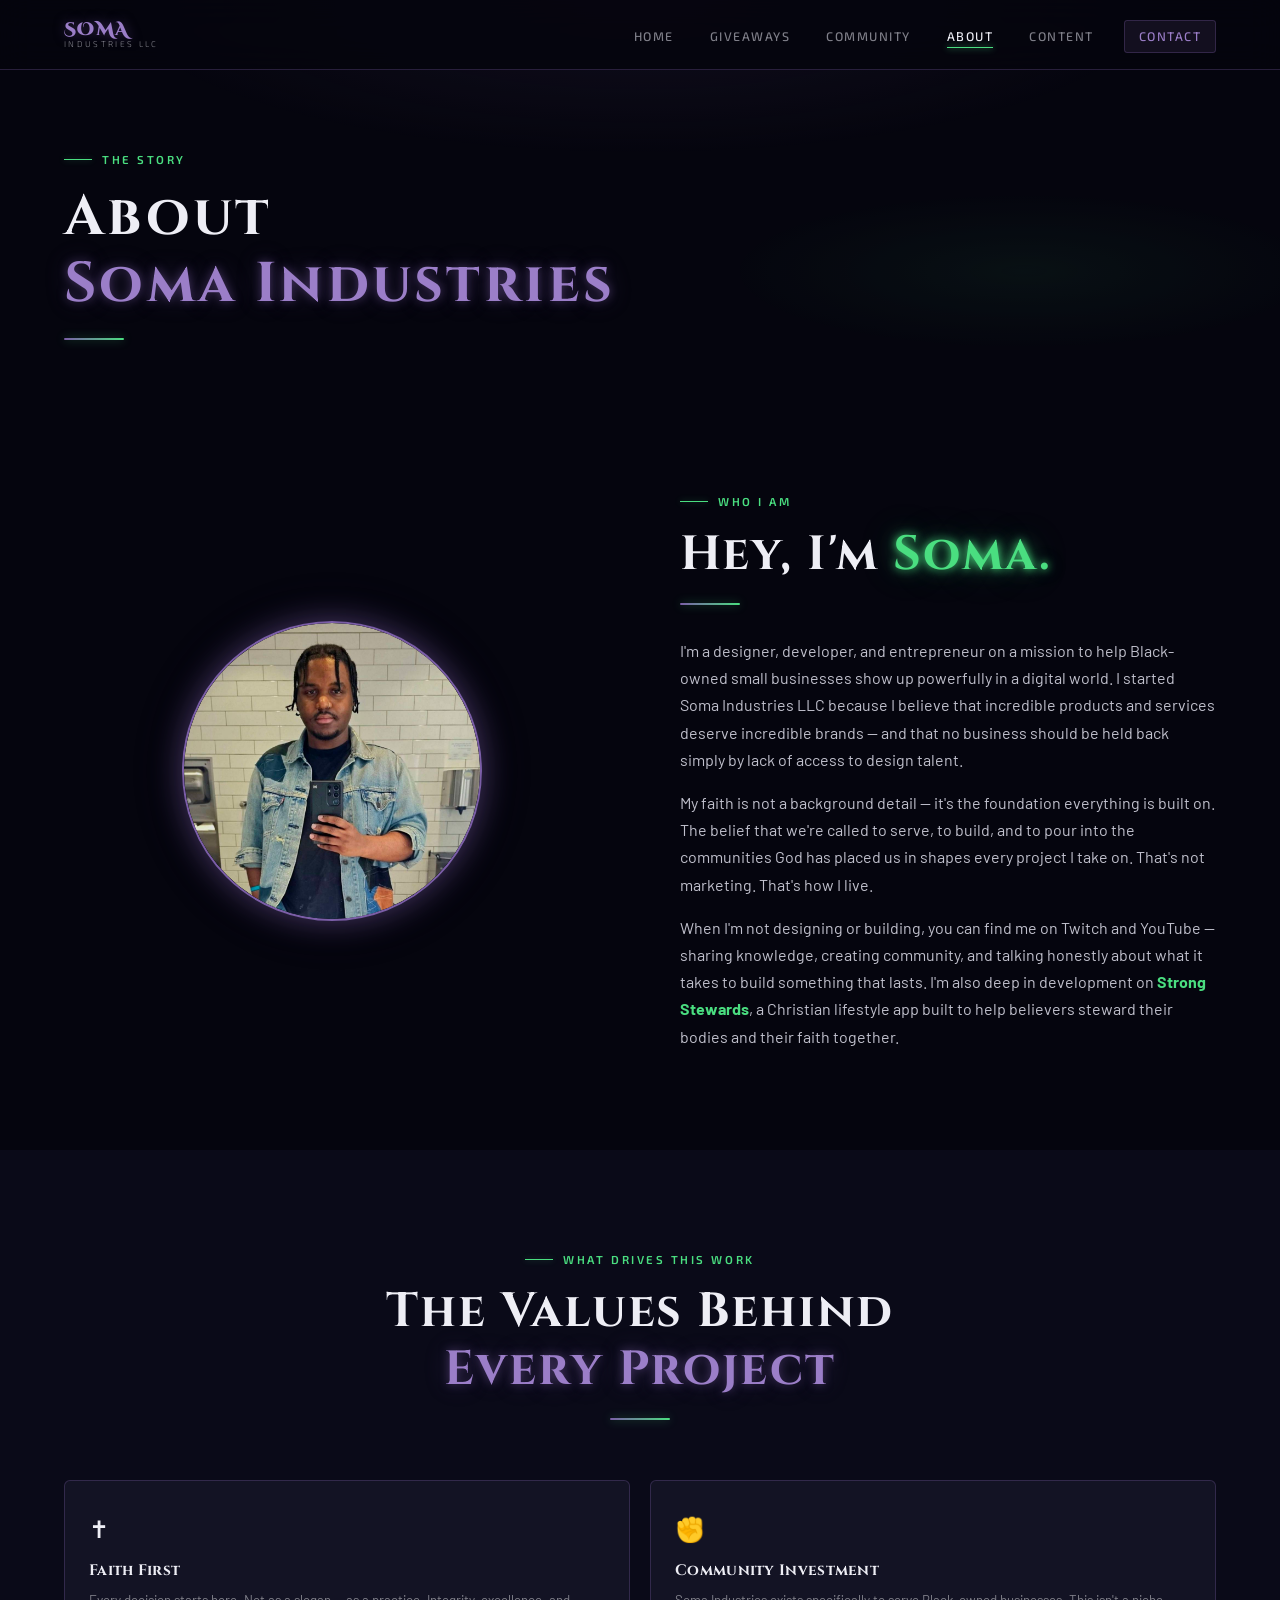
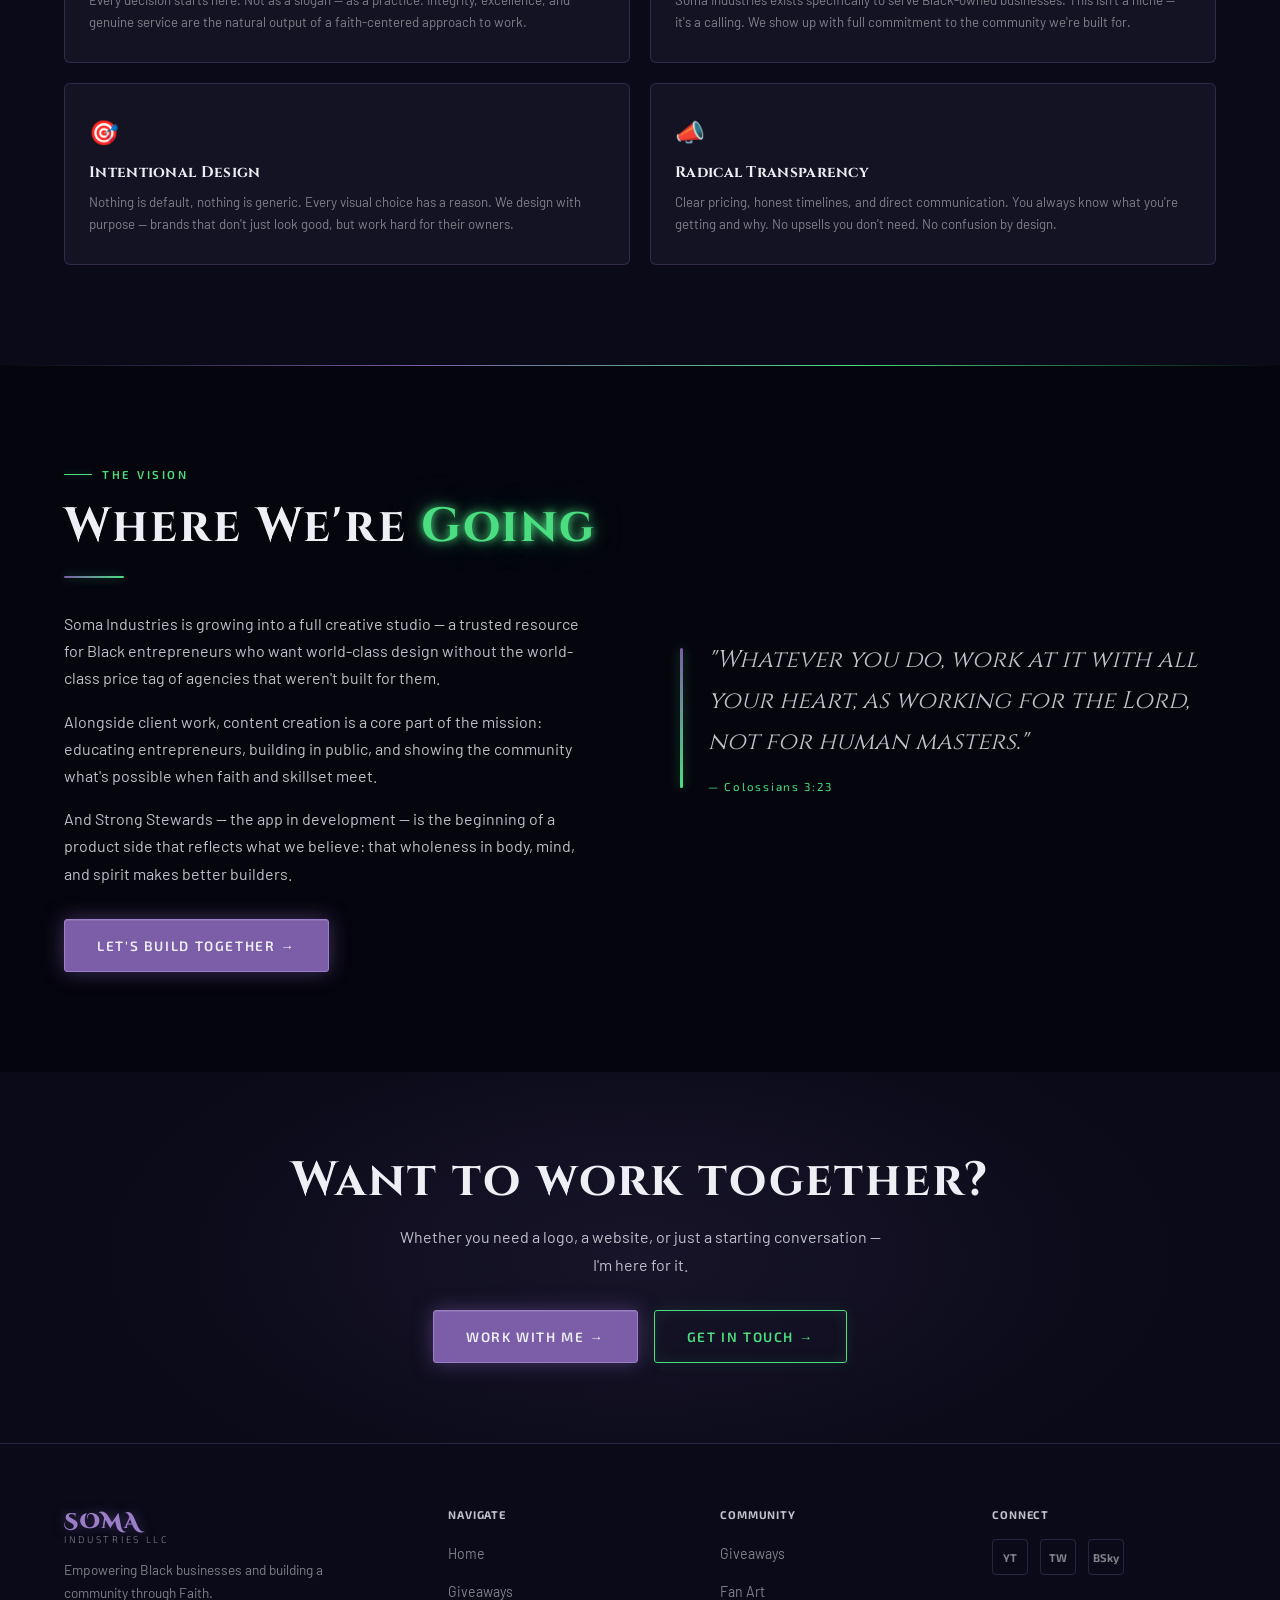
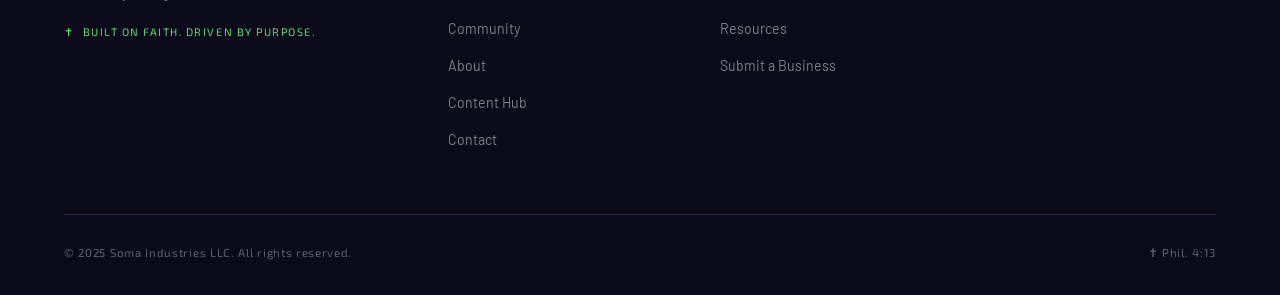
==== about.html @ a6e8dc8e "Initial commit - Soma Industries site" ====
<!DOCTYPE html>
<html lang="en">
<head>
  <meta charset="UTF-8" />
  <meta name="viewport" content="width=device-width, initial-scale=1.0" />
  <title>About — Soma Industries LLC</title>
  <meta name="description" content="Meet Soma — the founder of Soma Industries LLC, a faith-driven designer and developer empowering Black small businesses." />
  <link rel="stylesheet" href="styles.css" />
</head>
<body>

  <nav class="site-nav" id="nav">
    <div class="nav-inner">
      <a href="index.html" class="nav-logo">
        <span class="logo-soma">SOMA</span>
        <span class="logo-industries">Industries LLC</span>
      </a>
      <button class="nav-toggle" id="navToggle" aria-label="Toggle navigation">
        <span></span><span></span><span></span>
      </button>
      <ul class="nav-links" id="navLinks">
        <li><a href="index.html">Home</a></li>
        <li><a href="giveaways.html">Giveaways</a></li>
        <li><a href="community.html">Community</a></li>
        <li><a href="about.html">About</a></li>
        <li><a href="content.html">Content</a></li>
        <li><a href="contact.html" class="nav-cta">Contact</a></li>
      </ul>
    </div>
  </nav>

  <!-- Page Hero -->
  <section class="page-hero section-sm">
    <div class="hex-bg"></div>
    <div class="container page-hero-content">
      <span class="section-label">The Story</span>
      <h1>About<br><span class="glow-purple">Soma Industries</span></h1>
      <div class="divider"></div>
    </div>
  </section>

  <!-- About Main -->
  <section class="section" style="background:var(--bg-0); padding-top:40px;">
    <div class="container">

      <div class="about-hero-grid">

        <div class="about-visual reveal">
          <div class="about-avatar" style="overflow:hidden; padding:0; background:none;">
            <img 
              src="assets/images/soma-profile.jpg" 
              alt="Soma — Founder of Soma Industries LLC"
              style="width:100%; height:100%; object-fit:cover; object-position:top; border-radius:50%;"
            />
          </div>
        </div>

        <div class="reveal">
          <span class="section-label">Who I Am</span>
          <h2>Hey, I'm <span class="glow-green">Soma.</span></h2>
          <div class="divider"></div>
          <p style="margin-bottom:16px;">
            I'm a designer, developer, and entrepreneur on a mission to help Black-owned small 
            businesses show up powerfully in a digital world. I started Soma Industries LLC 
            because I believe that incredible products and services deserve incredible brands — 
            and that no business should be held back simply by lack of access to design talent.
          </p>
          <p style="margin-bottom:16px;">
            My faith is not a background detail — it's the foundation everything is built on. 
            The belief that we're called to serve, to build, and to pour into the communities 
            God has placed us in shapes every project I take on. That's not marketing. 
            That's how I live.
          </p>
          <p>
            When I'm not designing or building, you can find me on Twitch and YouTube — 
            sharing knowledge, creating community, and talking honestly about what it takes 
            to build something that lasts. I'm also deep in development on 
            <strong style="color:var(--green);">Strong Stewards</strong>, a Christian lifestyle 
            app built to help believers steward their bodies and their faith together.
          </p>
        </div>

      </div>

    </div>
  </section>

  <!-- Values -->
  <section class="section" style="background:var(--bg-1);">
    <div class="container">
      <div class="reveal" style="text-align:center; margin-bottom:52px;">
        <span class="section-label" style="justify-content:center;">What Drives This Work</span>
        <h2>The Values Behind<br><span class="glow-purple">Every Project</span></h2>
        <div class="divider" style="margin:20px auto 0;"></div>
      </div>

      <div class="about-values">

        <div class="value-card reveal">
          <span class="value-icon">✝</span>
          <h3>Faith First</h3>
          <p>Every decision starts here. Not as a slogan — as a practice. Integrity, excellence, and genuine service are the natural output of a faith-centered approach to work.</p>
        </div>

        <div class="value-card reveal">
          <span class="value-icon">✊</span>
          <h3>Community Investment</h3>
          <p>Soma Industries exists specifically to serve Black-owned businesses. This isn't a niche — it's a calling. We show up with full commitment to the community we're built for.</p>
        </div>

        <div class="value-card reveal">
          <span class="value-icon">🎯</span>
          <h3>Intentional Design</h3>
          <p>Nothing is default, nothing is generic. Every visual choice has a reason. We design with purpose — brands that don't just look good, but work hard for their owners.</p>
        </div>

        <div class="value-card reveal">
          <span class="value-icon">📣</span>
          <h3>Radical Transparency</h3>
          <p>Clear pricing, honest timelines, and direct communication. You always know what you're getting and why. No upsells you don't need. No confusion by design.</p>
        </div>

      </div>
    </div>
  </section>

  <!-- Scripture & Vision -->
  <section class="section mission" style="background:var(--bg-0);">
    <div class="container">
      <div class="mission-inner">

        <div class="reveal">
          <span class="section-label">The Vision</span>
          <h2>Where We're <span class="glow-green">Going</span></h2>
          <div class="divider"></div>
          <p style="margin-bottom:16px;">
            Soma Industries is growing into a full creative studio — a trusted resource for 
            Black entrepreneurs who want world-class design without the world-class price tag 
            of agencies that weren't built for them.
          </p>
          <p style="margin-bottom:16px;">
            Alongside client work, content creation is a core part of the mission: educating 
            entrepreneurs, building in public, and showing the community what's possible when 
            faith and skillset meet.
          </p>
          <p>
            And Strong Stewards — the app in development — is the beginning of a product 
            side that reflects what we believe: that wholeness in body, mind, and spirit 
            makes better builders.
          </p>
          <div style="margin-top:32px;">
            <a href="contact.html" class="btn btn-primary">Let's Build Together →</a>
          </div>
        </div>

        <div class="mission-quote reveal">
          "Whatever you do, work at it with all your heart, as working for the Lord, not for human masters."
          <cite>— Colossians 3:23</cite>
        </div>

      </div>
    </div>
  </section>

  <!-- CTA Strip -->
  <section class="cta-strip">
    <div class="container">
      <h2>Want to work together?</h2>
      <p>Whether you need a logo, a website, or just a starting conversation — I'm here for it.</p>
      <div style="display:flex; gap:16px; justify-content:center; flex-wrap:wrap;">
        <a href="contact.html" class="btn btn-primary">Work With Me →</a>
        <a href="contact.html" class="btn btn-green">Get in Touch →</a>
      </div>
    </div>
  </section>

  <footer class="site-footer">
    <div class="container">
      <div class="footer-grid">
        <div class="footer-brand">
          <a href="index.html" class="nav-logo" style="display:inline-flex;">
            <span class="logo-soma">SOMA</span>
            <span class="logo-industries">Industries LLC</span>
          </a>
          <p>Empowering Black businesses and building a community through Faith.</p>
          <div class="footer-faith">Built on Faith. Driven by Purpose.</div>
        </div>
        <div class="footer-col">
          <h4>Navigate</h4>
                    <ul>
            <li><a href="index.html">Home</a></li>
            <li><a href="giveaways.html">Giveaways</a></li>
            <li><a href="community.html">Community</a></li>
            <li><a href="about.html">About</a></li>
            <li><a href="content.html">Content Hub</a></li>
            <li><a href="contact.html">Contact</a></li>
          </ul>
        </div>
        <div class="footer-col">
          <h4>Community</h4>
          <ul>
            <li><a href="giveaways.html">Giveaways</a></li>
            <li><a href="community.html">Fan Art</a></li>
            <li><a href="community.html">Resources</a></li>
            <li><a href="contact.html">Submit a Business</a></li>
          </ul>
        </div>
        <div class="footer-col">
          <h4>Connect</h4>
          <div class="footer-socials">
            <a href="https://www.youtube.com/@HailKingSoma" target="_blank" rel="noopener" class="social-btn" title="YouTube">YT</a>
            <a href="https://www.twitch.tv/hailkingsoma" target="_blank" rel="noopener" class="social-btn" title="Twitch">TW</a>
            <a href="https://bsky.app/profile/somacorp.co" target="_blank" rel="noopener" class="social-btn" title="Bluesky">BSky</a>
          </div>
        </div>
      </div>
      <div class="footer-bottom">
        <span>© 2025 Soma Industries LLC. All rights reserved.</span>
        <span style="color:var(--muted);">✝ Phil. 4:13</span>
      </div>
    </div>
  </footer>

  <script src="nav.js"></script>
</body>
</html>
---- styles.css ----
@import url('https://fonts.googleapis.com/css2?family=Cinzel+Decorative:wght@400;700;900&family=Cinzel:wght@400;600;700&family=Barlow:ital,wght@0,300;0,400;0,500;0,600;1,400&family=Exo+2:wght@300;400;500;600;700&display=swap');

/* ============================================================
   ROOT VARIABLES
   ============================================================ */
:root {
  --bg-0:       #05050E;
  --bg-1:       #0A0A18;
  --bg-2:       #10101F;
  --bg-card:    #131324;
  --bg-hover:   #1A1A2E;

  --purple:        #7B5EA7;
  --purple-light:  #9B7EC8;
  --purple-dark:   #4A3570;
  --purple-faint:  rgba(123, 94, 167, 0.12);
  --purple-glow:   rgba(123, 94, 167, 0.5);

  --green:         #4ADE80;
  --green-bright:  #78FFB0;
  --green-dim:     #2A9050;
  --green-faint:   rgba(74, 222, 128, 0.1);
  --green-glow:    rgba(74, 222, 128, 0.45);

  --silver:     #C0C0CC;
  --silver-dim: #80808A;
  --white:      #EEEEF5;
  --muted:      #606075;
  --border-p:   rgba(123, 94, 167, 0.3);
  --border-g:   rgba(74, 222, 128, 0.3);

  --font-display: 'Cinzel Decorative', serif;
  --font-heading: 'Cinzel', serif;
  --font-ui:      'Exo 2', sans-serif;
  --font-body:    'Barlow', sans-serif;

  --nav-h: 70px;
  --max-w: 1200px;
  --ease: cubic-bezier(0.4, 0, 0.2, 1);
}

/* ============================================================
   RESET
   ============================================================ */
*, *::before, *::after { box-sizing: border-box; margin: 0; padding: 0; }
html { scroll-behavior: smooth; }
body {
  background: var(--bg-0);
  color: var(--white);
  font-family: var(--font-body);
  font-size: 16px;
  line-height: 1.7;
  overflow-x: hidden;
}
a { color: inherit; text-decoration: none; }
ul { list-style: none; }
img { max-width: 100%; display: block; }
button { cursor: pointer; border: none; background: none; font: inherit; }

/* ============================================================
   TYPOGRAPHY
   ============================================================ */
.display {
  font-family: var(--font-display);
  font-weight: 900;
  line-height: 1.0;
  letter-spacing: 0.04em;
}
h1, h2, h3, h4 { font-family: var(--font-heading); font-weight: 700; line-height: 1.2; }
h1 { font-size: clamp(2.8rem, 7vw, 6rem); letter-spacing: 0.06em; }
h2 { font-size: clamp(1.8rem, 4vw, 3rem); letter-spacing: 0.04em; }
h3 { font-size: clamp(1.2rem, 2.5vw, 1.6rem); letter-spacing: 0.02em; }
h4 { font-family: var(--font-ui); font-size: 1rem; letter-spacing: 0.08em; text-transform: uppercase; }
p  { font-family: var(--font-body); font-weight: 400; color: var(--silver); }

.glow-green {
  color: var(--green);
  text-shadow: 0 0 8px var(--green), 0 0 20px var(--green-glow), 0 0 40px rgba(74,222,128,0.25);
}
.glow-purple {
  color: var(--purple-light);
  text-shadow: 0 0 10px var(--purple-glow), 0 0 25px rgba(123,94,167,0.3);
}
.text-silver { color: var(--silver); }
.text-muted  { color: var(--muted); }

/* ============================================================
   LAYOUT UTILITIES
   ============================================================ */
.container { max-width: var(--max-w); margin: 0 auto; padding: 0 24px; }
.section    { padding: 100px 0; }
.section-sm { padding: 60px 0; }

.section-label {
  font-family: var(--font-ui);
  font-size: 0.72rem;
  font-weight: 600;
  letter-spacing: 0.22em;
  text-transform: uppercase;
  color: var(--green);
  margin-bottom: 14px;
  display: flex;
  align-items: center;
  gap: 10px;
}
.section-label::before {
  content: '';
  display: inline-block;
  width: 28px; height: 1px;
  background: var(--green);
  box-shadow: 0 0 6px var(--green-glow);
}

.divider {
  width: 60px; height: 2px;
  background: linear-gradient(90deg, var(--purple), var(--green));
  margin: 20px 0 32px;
  border-radius: 2px;
  box-shadow: 0 0 10px var(--green-glow);
}

/* ============================================================
   BUTTONS
   ============================================================ */
.btn {
  display: inline-flex;
  align-items: center;
  gap: 8px;
  padding: 14px 32px;
  font-family: var(--font-ui);
  font-size: 0.85rem;
  font-weight: 600;
  letter-spacing: 0.12em;
  text-transform: uppercase;
  border-radius: 3px;
  transition: all 0.3s var(--ease);
  position: relative;
  overflow: hidden;
}
.btn::before {
  content: '';
  position: absolute; inset: 0;
  background: rgba(255,255,255,0.05);
  transform: translateX(-100%);
  transition: transform 0.4s var(--ease);
}
.btn:hover::before { transform: translateX(0); }

.btn-primary {
  background: var(--purple);
  color: var(--white);
  border: 1px solid var(--purple-light);
  box-shadow: 0 0 20px var(--purple-glow), inset 0 1px 0 rgba(255,255,255,0.1);
}
.btn-primary:hover {
  background: var(--purple-light);
  box-shadow: 0 0 35px var(--purple-glow), 0 4px 20px rgba(123,94,167,0.4);
  transform: translateY(-1px);
}

.btn-green {
  background: transparent;
  color: var(--green);
  border: 1px solid var(--green);
  box-shadow: 0 0 15px var(--green-faint), inset 0 0 15px var(--green-faint);
}
.btn-green:hover {
  background: var(--green-faint);
  box-shadow: 0 0 30px var(--green-glow), 0 4px 20px rgba(74,222,128,0.3);
  color: var(--green-bright);
  transform: translateY(-1px);
}

.btn-ghost {
  background: transparent;
  color: var(--silver);
  border: 1px solid var(--border-p);
}
.btn-ghost:hover {
  border-color: var(--purple-light);
  color: var(--white);
  box-shadow: 0 0 20px var(--purple-faint);
}

/* ============================================================
   NAVIGATION
   ============================================================ */
.site-nav {
  position: fixed;
  top: 0; left: 0; right: 0;
  z-index: 1000;
  height: var(--nav-h);
  background: rgba(5, 5, 14, 0.85);
  backdrop-filter: blur(16px);
  -webkit-backdrop-filter: blur(16px);
  border-bottom: 1px solid var(--border-p);
  transition: all 0.3s var(--ease);
}
.site-nav.scrolled {
  background: rgba(5, 5, 14, 0.97);
  box-shadow: 0 4px 30px rgba(0,0,0,0.5);
}
.nav-inner {
  max-width: var(--max-w);
  margin: 0 auto;
  padding: 0 24px;
  height: 100%;
  display: flex;
  align-items: center;
  justify-content: space-between;
}
.nav-logo {
  display: flex;
  flex-direction: column;
  line-height: 1.1;
}
.logo-soma {
  font-family: var(--font-display);
  font-size: 1.15rem;
  font-weight: 900;
  color: var(--purple-light);
  letter-spacing: 0.08em;
  text-shadow: 0 0 12px var(--purple-glow);
}
.logo-industries {
  font-family: var(--font-ui);
  font-size: 0.52rem;
  font-weight: 300;
  letter-spacing: 0.28em;
  text-transform: uppercase;
  color: var(--silver-dim);
}
.nav-links {
  display: flex;
  align-items: center;
  gap: 8px;
}
.nav-links a {
  font-family: var(--font-ui);
  font-size: 0.78rem;
  font-weight: 500;
  letter-spacing: 0.12em;
  text-transform: uppercase;
  color: var(--silver-dim);
  padding: 8px 14px;
  border-radius: 3px;
  transition: all 0.25s var(--ease);
  position: relative;
}
.nav-links a::after {
  content: '';
  position: absolute;
  bottom: 4px; left: 14px; right: 14px;
  height: 1px;
  background: var(--green);
  box-shadow: 0 0 6px var(--green);
  transform: scaleX(0);
  transition: transform 0.25s var(--ease);
}
.nav-links a:hover, .nav-links a.active {
  color: var(--white);
}
.nav-links a:hover::after, .nav-links a.active::after {
  transform: scaleX(1);
}
.nav-links .nav-cta {
  background: var(--purple-faint);
  border: 1px solid var(--border-p);
  color: var(--purple-light);
  margin-left: 8px;
}
.nav-links .nav-cta:hover {
  background: var(--purple);
  color: var(--white);
  border-color: var(--purple-light);
  box-shadow: 0 0 20px var(--purple-glow);
}
.nav-links .nav-cta::after { display: none; }

.nav-toggle {
  display: none;
  flex-direction: column;
  gap: 5px;
  padding: 8px;
}
.nav-toggle span {
  display: block;
  width: 24px; height: 2px;
  background: var(--silver);
  border-radius: 2px;
  transition: all 0.3s var(--ease);
}

/* ============================================================
   BACKGROUND PATTERNS
   ============================================================ */
.hex-bg {
  position: absolute;
  inset: 0;
  background-image:
    radial-gradient(ellipse 60% 50% at 50% 0%, rgba(123,94,167,0.15) 0%, transparent 70%),
    radial-gradient(ellipse 40% 30% at 80% 60%, rgba(74,222,128,0.08) 0%, transparent 60%);
  pointer-events: none;
}
.grid-bg {
  position: absolute;
  inset: 0;
  background-image:
    linear-gradient(rgba(123,94,167,0.07) 1px, transparent 1px),
    linear-gradient(90deg, rgba(123,94,167,0.07) 1px, transparent 1px);
  background-size: 60px 60px;
  pointer-events: none;
}

/* ============================================================
   HERO
   ============================================================ */
.hero {
  position: relative;
  min-height: 100vh;
  display: flex;
  align-items: center;
  overflow: hidden;
  padding-top: var(--nav-h);
}
.hero-orb {
  position: absolute;
  border-radius: 50%;
  filter: blur(80px);
  pointer-events: none;
  animation: orb-drift 8s ease-in-out infinite alternate;
}
.hero-orb-1 {
  width: 600px; height: 600px;
  background: radial-gradient(circle, rgba(123,94,167,0.25) 0%, transparent 70%);
  top: -200px; left: -100px;
  animation-delay: 0s;
}
.hero-orb-2 {
  width: 400px; height: 400px;
  background: radial-gradient(circle, rgba(74,222,128,0.2) 0%, transparent 70%);
  bottom: -100px; right: -50px;
  animation-delay: -4s;
}
@keyframes orb-drift {
  0%   { transform: translate(0, 0) scale(1); }
  100% { transform: translate(40px, -30px) scale(1.08); }
}

.hero-content {
  position: relative;
  z-index: 2;
  max-width: 800px;
  padding: 60px 0;
}
.hero-eyebrow {
  display: inline-flex;
  align-items: center;
  gap: 10px;
  font-family: var(--font-ui);
  font-size: 0.72rem;
  font-weight: 500;
  letter-spacing: 0.22em;
  text-transform: uppercase;
  color: var(--green);
  margin-bottom: 20px;
  opacity: 0;
  animation: fade-up 0.8s 0.3s var(--ease) forwards;
}
.hero-eyebrow::before {
  content: '✝';
  font-size: 0.7rem;
  opacity: 0.8;
}
.hero-title {
  opacity: 0;
  animation: fade-up 0.9s 0.5s var(--ease) forwards;
}
.hero-title .line-1 {
  display: block;
  color: var(--white);
}
.hero-title .line-2 {
  display: block;
  color: var(--purple-light);
  text-shadow: 0 0 20px var(--purple-glow), 0 0 40px rgba(123,94,167,0.3);
}
.hero-title .line-3 {
  display: block;
  font-family: var(--font-ui);
  font-size: clamp(0.9rem, 2vw, 1.1rem);
  font-weight: 300;
  letter-spacing: 0.35em;
  text-transform: uppercase;
  color: var(--silver-dim);
  margin-top: 10px;
}
.hero-desc {
  max-width: 560px;
  margin-top: 28px;
  font-size: 1.05rem;
  color: var(--silver);
  opacity: 0;
  animation: fade-up 0.8s 0.7s var(--ease) forwards;
}
.hero-ctas {
  display: flex;
  flex-wrap: wrap;
  gap: 16px;
  margin-top: 40px;
  opacity: 0;
  animation: fade-up 0.8s 0.9s var(--ease) forwards;
}
.hero-scroll {
  position: absolute;
  bottom: 36px; left: 50%;
  transform: translateX(-50%);
  z-index: 2;
  display: flex;
  flex-direction: column;
  align-items: center;
  gap: 8px;
  font-family: var(--font-ui);
  font-size: 0.65rem;
  letter-spacing: 0.2em;
  text-transform: uppercase;
  color: var(--muted);
  animation: fade-in 1s 1.5s var(--ease) forwards;
  opacity: 0;
}
.hero-scroll-line {
  width: 1px; height: 40px;
  background: linear-gradient(to bottom, var(--purple), transparent);
  animation: scroll-pulse 2s ease-in-out infinite;
}
@keyframes scroll-pulse {
  0%, 100% { opacity: 0.4; transform: scaleY(1); }
  50% { opacity: 1; transform: scaleY(1.1); }
}

/* ============================================================
   MISSION
   ============================================================ */
.mission {
  background: var(--bg-1);
  position: relative;
  overflow: hidden;
}
.mission::before {
  content: '';
  position: absolute;
  top: 0; left: 0; right: 0;
  height: 1px;
  background: linear-gradient(90deg, transparent, var(--purple), var(--green), transparent);
}
.mission-inner {
  display: grid;
  grid-template-columns: 1fr 1fr;
  gap: 80px;
  align-items: center;
}
.mission-quote {
  font-family: var(--font-heading);
  font-size: clamp(1.1rem, 2.5vw, 1.5rem);
  font-weight: 400;
  font-style: italic;
  color: var(--silver);
  line-height: 1.7;
  position: relative;
  padding-left: 28px;
}
.mission-quote::before {
  content: '';
  position: absolute;
  left: 0; top: 8px; bottom: 8px;
  width: 3px;
  background: linear-gradient(to bottom, var(--purple), var(--green));
  border-radius: 2px;
  box-shadow: 0 0 12px var(--green-glow);
}
.mission-quote cite {
  display: block;
  font-family: var(--font-ui);
  font-size: 0.72rem;
  letter-spacing: 0.15em;
  font-style: normal;
  color: var(--green);
  margin-top: 14px;
}
.mission-text h2 { color: var(--white); margin-bottom: 16px; }
.mission-text p  { margin-bottom: 14px; }
.pillars {
  display: flex;
  flex-wrap: wrap;
  gap: 10px;
  margin-top: 24px;
}
.pillar-tag {
  display: inline-flex;
  align-items: center;
  gap: 6px;
  padding: 6px 14px;
  font-family: var(--font-ui);
  font-size: 0.72rem;
  font-weight: 600;
  letter-spacing: 0.1em;
  text-transform: uppercase;
  border-radius: 3px;
  border: 1px solid var(--border-p);
  background: var(--purple-faint);
  color: var(--purple-light);
}

/* ============================================================
   SERVICES OVERVIEW (HOME)
   ============================================================ */
.services-overview { background: var(--bg-0); }
.services-overview .section-header {
  display: flex;
  justify-content: space-between;
  align-items: flex-end;
  margin-bottom: 52px;
}
.services-grid {
  display: grid;
  grid-template-columns: repeat(3, 1fr);
  gap: 24px;
}
.service-card {
  background: var(--bg-card);
  border: 1px solid var(--border-p);
  border-radius: 6px;
  padding: 36px 28px;
  transition: all 0.35s var(--ease);
  position: relative;
  overflow: hidden;
}
.service-card::before {
  content: '';
  position: absolute;
  top: 0; left: 0; right: 0;
  height: 2px;
  background: linear-gradient(90deg, var(--purple), var(--green));
  transform: scaleX(0);
  transform-origin: left;
  transition: transform 0.4s var(--ease);
}
.service-card:hover {
  background: var(--bg-hover);
  border-color: var(--purple-light);
  transform: translateY(-4px);
  box-shadow: 0 8px 40px rgba(123,94,167,0.2);
}
.service-card:hover::before { transform: scaleX(1); }
.service-icon {
  font-size: 2rem;
  margin-bottom: 18px;
  display: block;
}
.service-card h3 { color: var(--white); margin-bottom: 10px; }
.service-card p  { font-size: 0.9rem; color: var(--silver-dim); }
.service-link {
  display: inline-flex;
  align-items: center;
  gap: 6px;
  font-family: var(--font-ui);
  font-size: 0.75rem;
  font-weight: 600;
  letter-spacing: 0.1em;
  text-transform: uppercase;
  color: var(--green);
  margin-top: 22px;
  transition: gap 0.2s var(--ease);
}
.service-link:hover { gap: 10px; }

/* ============================================================
   STRONG STEWARDS (HOME SECTION)
   ============================================================ */
.strong-stewards {
  background: var(--bg-1);
  position: relative;
  overflow: hidden;
}
.strong-stewards::before {
  content: '';
  position: absolute;
  top: 0; left: 0; right: 0;
  height: 1px;
  background: linear-gradient(90deg, transparent, var(--green), transparent);
}
.ss-orb {
  position: absolute;
  width: 500px; height: 500px;
  background: radial-gradient(circle, rgba(74,222,128,0.1) 0%, transparent 65%);
  top: -100px; right: -100px;
  border-radius: 50%;
  pointer-events: none;
}
.ss-inner {
  display: grid;
  grid-template-columns: 1fr 1fr;
  gap: 80px;
  align-items: center;
  position: relative;
  z-index: 1;
}
.ss-label { color: var(--green); }
.ss-text h2 { color: var(--white); margin-bottom: 16px; }
.ss-text h2 span { color: var(--green); }
.ss-text p { margin-bottom: 20px; }
.ss-badge {
  display: inline-flex;
  align-items: center;
  gap: 8px;
  padding: 6px 16px;
  font-family: var(--font-ui);
  font-size: 0.68rem;
  font-weight: 700;
  letter-spacing: 0.18em;
  text-transform: uppercase;
  border-radius: 20px;
  border: 1px solid var(--green);
  color: var(--green);
  background: var(--green-faint);
  box-shadow: 0 0 12px var(--green-faint);
  margin-bottom: 20px;
}
.ss-badge::before { content: '●'; font-size: 0.4rem; animation: blink 1.5s ease-in-out infinite; }
@keyframes blink { 0%, 100% { opacity: 1; } 50% { opacity: 0.3; } }
.ss-features {
  display: flex;
  flex-wrap: wrap;
  gap: 10px;
  margin-top: 24px;
}
.ss-feature {
  display: inline-flex;
  align-items: center;
  gap: 7px;
  padding: 8px 16px;
  font-family: var(--font-ui);
  font-size: 0.75rem;
  font-weight: 500;
  letter-spacing: 0.06em;
  border-radius: 4px;
  border: 1px solid var(--border-g);
  background: var(--green-faint);
  color: var(--silver);
  transition: all 0.25s var(--ease);
}
.ss-feature:hover {
  border-color: var(--green);
  color: var(--green);
  box-shadow: 0 0 12px var(--green-faint);
}
.ss-feature-icon { color: var(--green); font-size: 0.85rem; }

.ss-visual {
  display: flex;
  justify-content: center;
  align-items: center;
}
.ss-phone {
  width: 220px; height: 420px;
  border: 2px solid var(--green);
  border-radius: 36px;
  background: var(--bg-card);
  position: relative;
  box-shadow: 0 0 30px var(--green-glow), 0 0 60px rgba(74,222,128,0.15), inset 0 0 30px rgba(74,222,128,0.05);
  display: flex;
  flex-direction: column;
  align-items: center;
  justify-content: center;
  gap: 12px;
  animation: phone-float 4s ease-in-out infinite;
}
@keyframes phone-float {
  0%, 100% { transform: translateY(0); }
  50% { transform: translateY(-12px); }
}
.ss-phone::before {
  content: '';
  width: 70px; height: 6px;
  background: var(--green);
  border-radius: 3px;
  position: absolute;
  top: 20px;
  box-shadow: 0 0 10px var(--green-glow);
}
.ss-phone-logo {
  font-family: var(--font-heading);
  font-size: 0.8rem;
  letter-spacing: 0.12em;
  color: var(--green);
  text-align: center;
  text-shadow: 0 0 10px var(--green-glow);
}
.ss-phone-cross {
  font-size: 2.5rem;
  color: var(--green);
  text-shadow: 0 0 20px var(--green-glow), 0 0 40px var(--green-faint);
  animation: cross-pulse 3s ease-in-out infinite;
}
@keyframes cross-pulse {
  0%, 100% { text-shadow: 0 0 20px var(--green-glow), 0 0 40px var(--green-faint); }
  50% { text-shadow: 0 0 30px var(--green), 0 0 60px var(--green-glow), 0 0 80px rgba(74,222,128,0.2); }
}
.ss-phone-tagline {
  font-family: var(--font-ui);
  font-size: 0.62rem;
  letter-spacing: 0.15em;
  text-transform: uppercase;
  color: var(--silver-dim);
  text-align: center;
  padding: 0 20px;
}

/* ============================================================
   CONTENT PREVIEW (HOME)
   ============================================================ */
.content-preview { background: var(--bg-0); }
.content-preview-grid {
  display: grid;
  grid-template-columns: repeat(3, 1fr);
  gap: 24px;
  margin-top: 48px;
}
.content-card {
  background: var(--bg-card);
  border: 1px solid var(--border-p);
  border-radius: 6px;
  overflow: hidden;
  transition: all 0.35s var(--ease);
}
.content-card:hover {
  transform: translateY(-4px);
  box-shadow: 0 8px 40px rgba(123,94,167,0.2);
  border-color: var(--purple-light);
}
.content-thumb {
  height: 140px;
  display: flex;
  align-items: center;
  justify-content: center;
  font-size: 2.5rem;
  position: relative;
}
.content-thumb-yt  { background: linear-gradient(135deg, #1a0a0a, #2d0a0a); }
.content-thumb-tw  { background: linear-gradient(135deg, #0a0a1d, #0a0a30); }
.content-thumb-sm  { background: linear-gradient(135deg, #0d0a14, #140a1a); }
.content-card-body { padding: 20px 22px; }
.content-card-body h4 { color: var(--white); margin-bottom: 6px; }
.content-card-body p  { font-size: 0.85rem; color: var(--silver-dim); }
.content-platform-tag {
  display: inline-block;
  font-family: var(--font-ui);
  font-size: 0.65rem;
  font-weight: 700;
  letter-spacing: 0.12em;
  text-transform: uppercase;
  padding: 3px 10px;
  border-radius: 2px;
  margin-bottom: 8px;
}
.tag-yt   { background: rgba(255,0,0,0.15); color: #FF4444; border: 1px solid rgba(255,0,0,0.2); }
.tag-tw   { background: rgba(100,65,165,0.2); color: #9B7EC8; border: 1px solid rgba(100,65,165,0.3); }
.tag-sm   { background: var(--green-faint); color: var(--green); border: 1px solid var(--border-g); }

/* ============================================================
   HOME - CONTACT CTA STRIP
   ============================================================ */
.cta-strip {
  background: var(--bg-1);
  padding: 80px 0;
  position: relative;
  overflow: hidden;
  text-align: center;
}
.cta-strip::before {
  content: '';
  position: absolute; inset: 0;
  background: radial-gradient(ellipse 60% 100% at 50% 50%, rgba(123,94,167,0.12) 0%, transparent 70%);
}
.cta-strip h2 { position: relative; z-index: 1; margin-bottom: 14px; }
.cta-strip p  { position: relative; z-index: 1; margin-bottom: 32px; max-width: 500px; margin-left: auto; margin-right: auto; }
.cta-strip .btn { position: relative; z-index: 1; }

/* ============================================================
   FOOTER
   ============================================================ */
.site-footer {
  background: var(--bg-1);
  border-top: 1px solid var(--border-p);
  padding: 64px 0 32px;
}
.footer-grid {
  display: grid;
  grid-template-columns: 1.5fr 1fr 1fr 1fr;
  gap: 48px;
  margin-bottom: 52px;
}
.footer-brand .logo-soma   { font-size: 1.3rem; }
.footer-brand .logo-industries { font-size: 0.6rem; }
.footer-brand p {
  font-size: 0.85rem;
  color: var(--silver-dim);
  margin-top: 14px;
  max-width: 260px;
}
.footer-faith {
  display: flex;
  align-items: center;
  gap: 8px;
  font-family: var(--font-ui);
  font-size: 0.68rem;
  letter-spacing: 0.14em;
  text-transform: uppercase;
  color: var(--green);
  margin-top: 18px;
}
.footer-faith::before { content: '✝'; }
.footer-col h4 { color: var(--silver); margin-bottom: 18px; font-size: 0.7rem; }
.footer-col ul li { margin-bottom: 10px; }
.footer-col ul a {
  font-size: 0.88rem;
  color: var(--silver-dim);
  transition: color 0.2s;
}
.footer-col ul a:hover { color: var(--green); }
.footer-socials {
  display: flex;
  gap: 12px;
  margin-top: 8px;
}
.social-btn {
  display: inline-flex;
  align-items: center;
  justify-content: center;
  width: 36px; height: 36px;
  border-radius: 4px;
  border: 1px solid var(--border-p);
  color: var(--silver-dim);
  font-size: 0.85rem;
  transition: all 0.25s var(--ease);
  font-family: var(--font-ui);
  font-size: 0.7rem;
  font-weight: 700;
}
.social-btn:hover {
  border-color: var(--green);
  color: var(--green);
  box-shadow: 0 0 12px var(--green-faint);
}
.footer-bottom {
  border-top: 1px solid var(--border-p);
  padding-top: 28px;
  display: flex;
  justify-content: space-between;
  align-items: center;
  font-family: var(--font-ui);
  font-size: 0.72rem;
  color: var(--muted);
  letter-spacing: 0.06em;
}

/* ============================================================
   PAGE HERO (inner pages)
   ============================================================ */
.page-hero {
  padding: calc(var(--nav-h) + 80px) 0 80px;
  position: relative;
  overflow: hidden;
}
.page-hero .hex-bg { opacity: 0.7; }
.page-hero-content { position: relative; z-index: 1; }
.page-hero h1 { font-size: clamp(2rem, 5vw, 3.5rem); }

/* ============================================================
   SERVICES PAGE
   ============================================================ */
.packages-grid {
  display: grid;
  grid-template-columns: repeat(3, 1fr);
  gap: 24px;
  margin-bottom: 60px;
}
.package-card {
  background: var(--bg-card);
  border: 1px solid var(--border-p);
  border-radius: 6px;
  padding: 36px 28px;
  display: flex;
  flex-direction: column;
  transition: all 0.35s var(--ease);
}
.package-card.featured {
  border-color: var(--purple-light);
  background: linear-gradient(145deg, var(--bg-card), rgba(123,94,167,0.08));
  box-shadow: 0 0 30px rgba(123,94,167,0.15);
}
.package-card:hover {
  transform: translateY(-4px);
  box-shadow: 0 8px 40px rgba(123,94,167,0.2);
}
.package-badge {
  font-family: var(--font-ui);
  font-size: 0.65rem;
  font-weight: 700;
  letter-spacing: 0.14em;
  text-transform: uppercase;
  color: var(--green);
  background: var(--green-faint);
  border: 1px solid var(--border-g);
  padding: 3px 10px;
  border-radius: 20px;
  display: inline-block;
  margin-bottom: 16px;
  align-self: flex-start;
}
.package-price {
  font-family: var(--font-heading);
  font-size: 2rem;
  color: var(--white);
  margin: 12px 0 6px;
}
.package-price span {
  font-size: 1rem;
  color: var(--silver-dim);
  font-family: var(--font-body);
}
.package-desc { font-size: 0.88rem; color: var(--silver-dim); margin-bottom: 24px; }
.package-features { flex: 1; margin-bottom: 28px; }
.package-features li {
  display: flex;
  align-items: flex-start;
  gap: 10px;
  font-size: 0.88rem;
  color: var(--silver);
  padding: 7px 0;
  border-bottom: 1px solid rgba(123,94,167,0.1);
}
.package-features li::before { content: '✓'; color: var(--green); font-weight: 700; flex-shrink: 0; }

.inquiry-section {
  background: var(--bg-2);
  border-radius: 10px;
  padding: 56px;
  border: 1px solid var(--border-p);
}
.inquiry-grid {
  display: grid;
  grid-template-columns: 1fr 1fr;
  gap: 60px;
  align-items: start;
}

/* ============================================================
   FORM STYLES
   ============================================================ */
.form-group { margin-bottom: 22px; }
.form-group label {
  display: block;
  font-family: var(--font-ui);
  font-size: 0.72rem;
  font-weight: 600;
  letter-spacing: 0.12em;
  text-transform: uppercase;
  color: var(--silver-dim);
  margin-bottom: 8px;
}
.form-group input,
.form-group select,
.form-group textarea {
  width: 100%;
  background: var(--bg-1);
  border: 1px solid var(--border-p);
  border-radius: 4px;
  padding: 12px 16px;
  font-family: var(--font-body);
  font-size: 0.95rem;
  color: var(--white);
  transition: border-color 0.25s, box-shadow 0.25s;
  outline: none;
}
.form-group input:focus,
.form-group select:focus,
.form-group textarea:focus {
  border-color: var(--purple-light);
  box-shadow: 0 0 16px var(--purple-faint);
}
.form-group select { appearance: none; cursor: pointer; }
.form-group textarea { resize: vertical; min-height: 130px; }
.form-row { display: grid; grid-template-columns: 1fr 1fr; gap: 20px; }

/* ============================================================
   PORTFOLIO PAGE
   ============================================================ */
.portfolio-filters {
  display: flex;
  gap: 10px;
  margin-bottom: 40px;
  flex-wrap: wrap;
}
.filter-btn {
  padding: 8px 20px;
  font-family: var(--font-ui);
  font-size: 0.75rem;
  font-weight: 600;
  letter-spacing: 0.1em;
  text-transform: uppercase;
  border-radius: 3px;
  border: 1px solid var(--border-p);
  color: var(--silver-dim);
  background: transparent;
  transition: all 0.25s;
}
.filter-btn.active, .filter-btn:hover {
  border-color: var(--purple-light);
  color: var(--white);
  background: var(--purple-faint);
}
.portfolio-grid {
  display: grid;
  grid-template-columns: repeat(3, 1fr);
  gap: 28px;
}
.portfolio-item {
  background: var(--bg-card);
  border: 1px solid var(--border-p);
  border-radius: 6px;
  overflow: hidden;
  transition: all 0.35s var(--ease);
}
.portfolio-item:hover {
  transform: translateY(-4px);
  border-color: var(--purple-light);
  box-shadow: 0 8px 40px rgba(123,94,167,0.2);
}
.portfolio-thumb {
  height: 200px;
  display: flex;
  align-items: center;
  justify-content: center;
  font-size: 3rem;
  position: relative;
  background: linear-gradient(135deg, var(--bg-2), var(--bg-hover));
  overflow: hidden;
}
.portfolio-thumb::after {
  content: '';
  position: absolute; inset: 0;
  background: radial-gradient(ellipse at center, rgba(123,94,167,0.15) 0%, transparent 70%);
}
.portfolio-body { padding: 22px; }
.portfolio-body h3 { font-size: 1rem; color: var(--white); margin-bottom: 6px; }
.portfolio-body p  { font-size: 0.83rem; color: var(--silver-dim); margin-bottom: 14px; }
.portfolio-tags { display: flex; flex-wrap: wrap; gap: 6px; }
.portfolio-tag {
  padding: 3px 10px;
  font-family: var(--font-ui);
  font-size: 0.65rem;
  font-weight: 600;
  letter-spacing: 0.1em;
  text-transform: uppercase;
  border-radius: 2px;
  background: var(--purple-faint);
  border: 1px solid var(--border-p);
  color: var(--purple-light);
}

/* ============================================================
   ABOUT PAGE
   ============================================================ */
.about-hero-grid {
  display: grid;
  grid-template-columns: 1fr 1fr;
  gap: 80px;
  align-items: center;
}
.about-visual {
  display: flex;
  align-items: center;
  justify-content: center;
}
.about-avatar {
  width: 300px; height: 300px;
  border-radius: 50%;
  background: var(--bg-card);
  border: 2px solid var(--purple);
  box-shadow: 0 0 30px var(--purple-glow), 0 0 60px rgba(123,94,167,0.1);
  display: flex;
  align-items: center;
  justify-content: center;
  font-size: 6rem;
  position: relative;
}
.about-avatar::after {
  content: '';
  position: absolute; inset: -8px;
  border-radius: 50%;
  border: 1px solid rgba(74,222,128,0.2);
  box-shadow: 0 0 20px rgba(74,222,128,0.1);
}
.about-values {
  display: grid;
  grid-template-columns: 1fr 1fr;
  gap: 20px;
  margin-top: 60px;
}
.value-card {
  background: var(--bg-card);
  border: 1px solid var(--border-p);
  border-radius: 6px;
  padding: 28px 24px;
  transition: all 0.3s;
}
.value-card:hover {
  border-color: var(--green);
  box-shadow: 0 0 20px var(--green-faint);
}
.value-icon { font-size: 1.5rem; margin-bottom: 12px; display: block; }
.value-card h3 { font-size: 0.95rem; color: var(--white); margin-bottom: 8px; }
.value-card p  { font-size: 0.83rem; color: var(--silver-dim); }

/* ============================================================
   CONTENT HUB PAGE
   ============================================================ */
.embed-section { margin-bottom: 60px; }
.embed-section h2 { margin-bottom: 24px; }
.youtube-embed-wrap {
  background: var(--bg-card);
  border: 1px solid var(--border-p);
  border-radius: 8px;
  overflow: hidden;
  aspect-ratio: 16/9;
  width: 100%;
  position: relative;
}
.embed-placeholder {
  position: absolute; inset: 0;
  display: flex;
  flex-direction: column;
  align-items: center;
  justify-content: center;
  gap: 12px;
  background: var(--bg-card);
  color: var(--silver-dim);
  font-family: var(--font-ui);
  font-size: 0.8rem;
  letter-spacing: 0.1em;
  text-transform: uppercase;
}
.embed-placeholder-icon { font-size: 3rem; opacity: 0.4; }
.twitch-embed-wrap {
  background: var(--bg-card);
  border: 1px solid var(--border-p);
  border-radius: 8px;
  overflow: hidden;
  height: 420px;
  position: relative;
}
.social-links-grid {
  display: grid;
  grid-template-columns: repeat(4, 1fr);
  gap: 16px;
}
.social-link-card {
  background: var(--bg-card);
  border: 1px solid var(--border-p);
  border-radius: 6px;
  padding: 28px 20px;
  text-align: center;
  transition: all 0.3s var(--ease);
  display: block;
}
.social-link-card:hover {
  transform: translateY(-3px);
  border-color: var(--purple-light);
  box-shadow: 0 4px 30px rgba(123,94,167,0.2);
}
.social-link-card .icon { font-size: 2rem; margin-bottom: 10px; display: block; }
.social-link-card h4 { color: var(--white); margin-bottom: 4px; }
.social-link-card p  { font-size: 0.78rem; color: var(--silver-dim); }

/* ============================================================
   CONTACT PAGE
   ============================================================ */
.contact-grid {
  display: grid;
  grid-template-columns: 1fr 1.5fr;
  gap: 70px;
  align-items: start;
}
.contact-info h2 { margin-bottom: 16px; }
.contact-info p   { margin-bottom: 30px; }
.contact-methods { display: flex; flex-direction: column; gap: 16px; }
.contact-method {
  display: flex;
  align-items: flex-start;
  gap: 14px;
  padding: 16px 20px;
  background: var(--bg-card);
  border: 1px solid var(--border-p);
  border-radius: 6px;
  transition: all 0.25s;
}
.contact-method:hover { border-color: var(--green); box-shadow: 0 0 16px var(--green-faint); }
.contact-method-icon {
  font-size: 1.2rem;
  color: var(--green);
  margin-top: 2px;
  flex-shrink: 0;
}
.contact-method h4 {
  font-size: 0.68rem;
  color: var(--green);
  margin-bottom: 4px;
}
.contact-method p { font-size: 0.88rem; color: var(--silver); }
.contact-form-wrap {
  background: var(--bg-card);
  border: 1px solid var(--border-p);
  border-radius: 8px;
  padding: 44px;
}

/* ============================================================
   ANIMATIONS
   ============================================================ */
@keyframes fade-up {
  from { opacity: 0; transform: translateY(24px); }
  to   { opacity: 1; transform: translateY(0); }
}
@keyframes fade-in {
  from { opacity: 0; }
  to   { opacity: 1; }
}

.reveal {
  opacity: 0;
  transform: translateY(30px);
  transition: opacity 0.7s var(--ease), transform 0.7s var(--ease);
}
.reveal.visible {
  opacity: 1;
  transform: translateY(0);
}

/* ============================================================
   RESPONSIVE
   ============================================================ */
@media (max-width: 1024px) {
  .services-grid,
  .packages-grid,
  .portfolio-grid,
  .content-preview-grid { grid-template-columns: 1fr 1fr; }
  .footer-grid { grid-template-columns: 1fr 1fr; gap: 36px; }
}

@media (max-width: 768px) {
  :root { --section-pad: 64px; }
  .nav-links {
    display: none;
    position: absolute;
    top: var(--nav-h); left: 0; right: 0;
    background: rgba(5,5,14,0.98);
    border-bottom: 1px solid var(--border-p);
    flex-direction: column;
    padding: 20px 24px;
    gap: 4px;
  }
  .nav-links.open { display: flex; }
  .nav-links a { width: 100%; padding: 12px 8px; }
  .nav-toggle { display: flex; }

  .mission-inner, .ss-inner, .about-hero-grid,
  .inquiry-grid, .contact-grid { grid-template-columns: 1fr; gap: 40px; }

  .services-grid, .packages-grid,
  .portfolio-grid, .content-preview-grid,
  .social-links-grid { grid-template-columns: 1fr; }

  .about-values { grid-template-columns: 1fr 1fr; }
  .footer-grid { grid-template-columns: 1fr; }
  .footer-bottom { flex-direction: column; gap: 10px; text-align: center; }

  .section-header { flex-direction: column; align-items: flex-start; gap: 16px; }
  .inquiry-section { padding: 32px 20px; }
  .contact-form-wrap { padding: 28px 20px; }
  .form-row { grid-template-columns: 1fr; }
  .ss-visual { display: none; }
  .hero-ctas { flex-direction: column; }
  .hero-ctas .btn { text-align: center; justify-content: center; }
}

@media (max-width: 480px) {
  .about-values { grid-template-columns: 1fr; }
  .portfolio-grid { grid-template-columns: 1fr; }
}
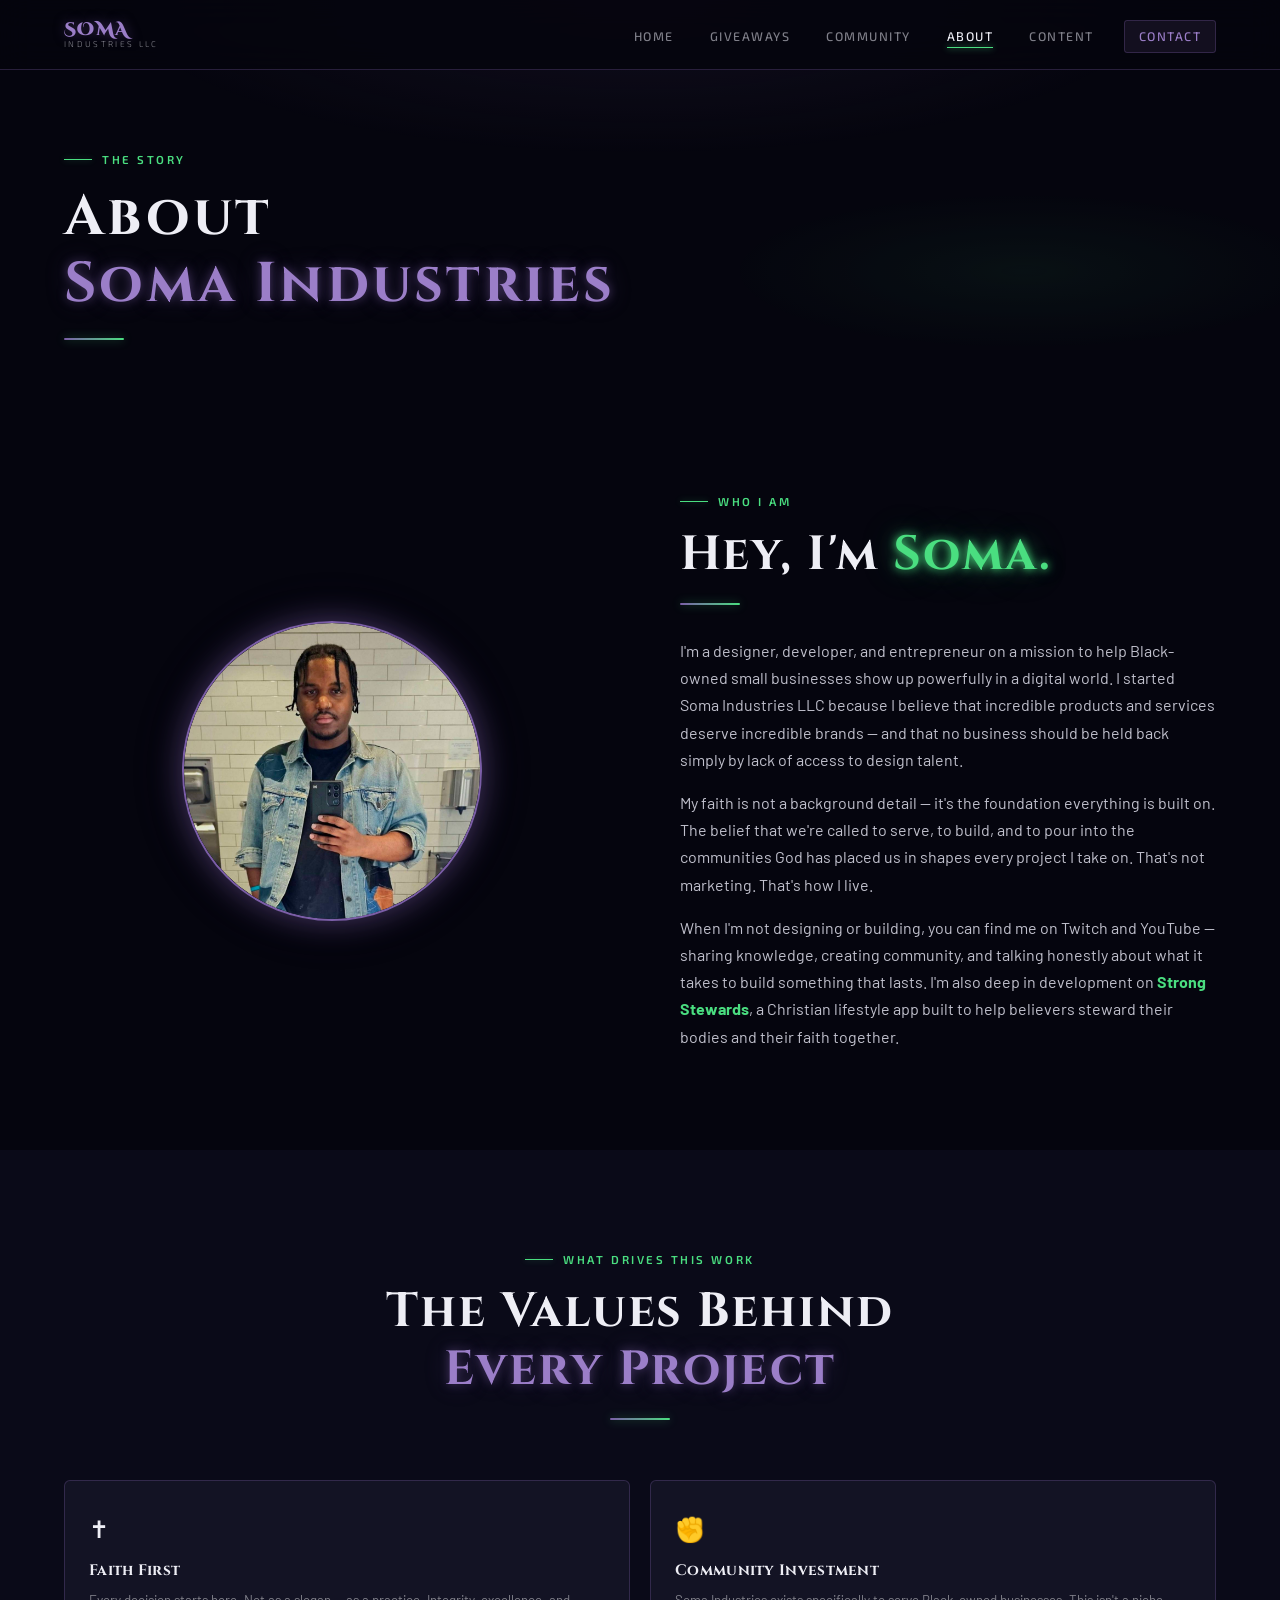
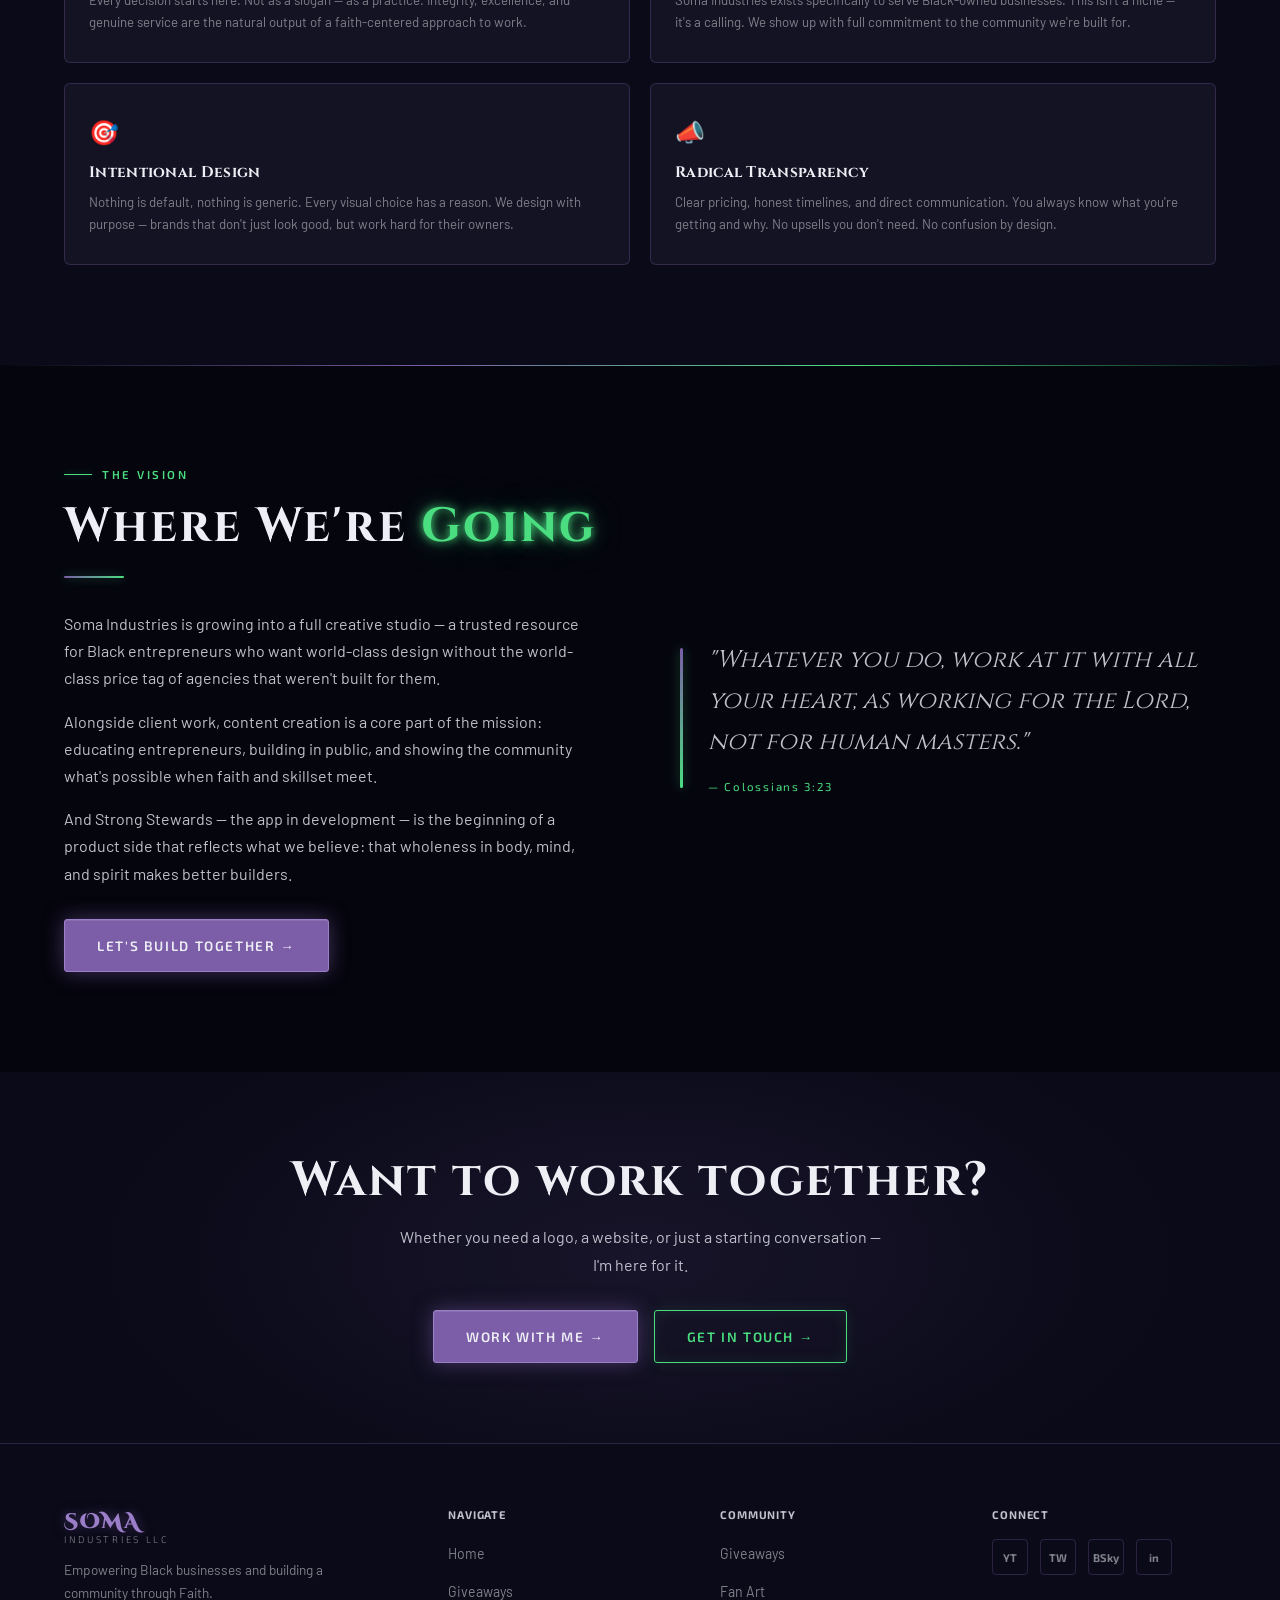
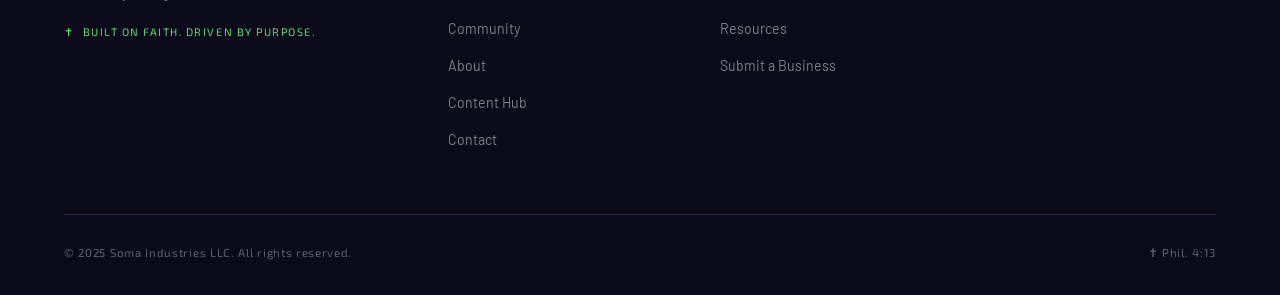
==== commit 7a5665f4: "Add Ko-fi support buttons + LinkedIn across socials" ====
--- a/about.html
+++ b/about.html
@@ -211,6 +211,7 @@
             <a href="https://www.youtube.com/@HailKingSoma" target="_blank" rel="noopener" class="social-btn" title="YouTube">YT</a>
             <a href="https://www.twitch.tv/hailkingsoma" target="_blank" rel="noopener" class="social-btn" title="Twitch">TW</a>
             <a href="https://bsky.app/profile/somacorp.co" target="_blank" rel="noopener" class="social-btn" title="Bluesky">BSky</a>
+            <a href="https://www.linkedin.com/in/jarr201/" target="_blank" rel="noopener" class="social-btn" title="LinkedIn">in</a>
           </div>
         </div>
       </div>
--- a/styles.css
+++ b/styles.css
@@ -43,6 +43,10 @@
    RESET
    ============================================================ */
 *, *::before, *::after { box-sizing: border-box; margin: 0; padding: 0; }
+html, body {
+  max-width: 100%;
+  overflow-x: hidden;
+}
 html { scroll-behavior: smooth; }
 body {
   background: var(--bg-0);
@@ -51,10 +55,15 @@
   font-size: 16px;
   line-height: 1.7;
   overflow-x: hidden;
+  width: 100%;
+}
+/* Prevent any element from blowing out the viewport */
+img, video, iframe, svg, canvas {
+  max-width: 100%;
 }
 a { color: inherit; text-decoration: none; }
 ul { list-style: none; }
-img { max-width: 100%; display: block; }
+img { display: block; }
 button { cursor: pointer; border: none; background: none; font: inherit; }
 
 /* ============================================================
@@ -87,9 +96,9 @@
 /* ============================================================
    LAYOUT UTILITIES
    ============================================================ */
-.container { max-width: var(--max-w); margin: 0 auto; padding: 0 24px; }
-.section    { padding: 100px 0; }
-.section-sm { padding: 60px 0; }
+.container { max-width: var(--max-w); margin: 0 auto; padding: 0 24px; width: 100%; }
+.section    { padding: 100px 0; max-width: 100vw; overflow-x: hidden; }
+.section-sm { padding: 60px 0; max-width: 100vw; overflow-x: hidden; }
 
 .section-label {
   font-family: var(--font-ui);
@@ -871,6 +880,7 @@
   padding: calc(var(--nav-h) + 80px) 0 80px;
   position: relative;
   overflow: hidden;
+  max-width: 100%;
 }
 .page-hero .hex-bg { opacity: 0.7; }
 .page-hero-content { position: relative; z-index: 1; }
@@ -1260,6 +1270,20 @@
 
 @media (max-width: 768px) {
   :root { --section-pad: 64px; }
+  
+  /* Tighten container padding on small screens */
+  .container { padding: 0 18px; }
+  
+  /* Force any inline-styled grid to single column on mobile */
+  [style*="grid-template-columns"] {
+    grid-template-columns: 1fr !important;
+    gap: 24px !important;
+  }
+  /* Prevent inline-padded elements from overflowing */
+  [style*="padding"] {
+    max-width: 100%;
+  }
+  
   .nav-links {
     display: none;
     position: absolute;
@@ -1297,4 +1321,25 @@
 @media (max-width: 480px) {
   .about-values { grid-template-columns: 1fr; }
   .portfolio-grid { grid-template-columns: 1fr; }
-}
+  
+  /* Tighter typography for tiny screens */
+  h1 { font-size: clamp(2rem, 8vw, 3rem); word-break: break-word; }
+  h2 { font-size: clamp(1.5rem, 6vw, 2.2rem); word-break: break-word; }
+  
+  /* Tighter container */
+  .container { padding: 0 14px; }
+  
+  /* Make sure hero CTAs fit properly */
+  .btn { 
+    font-size: 0.78rem; 
+    padding: 12px 20px;
+    word-break: keep-all;
+  }
+  
+  /* Welcome banner emoji stack: hide entirely on tiny */
+  .welcome-emoji-stack { display: none !important; }
+  
+  /* Buttons in groups should stack */
+  .hero-ctas { width: 100%; }
+  .hero-ctas .btn { width: 100%; }
+}
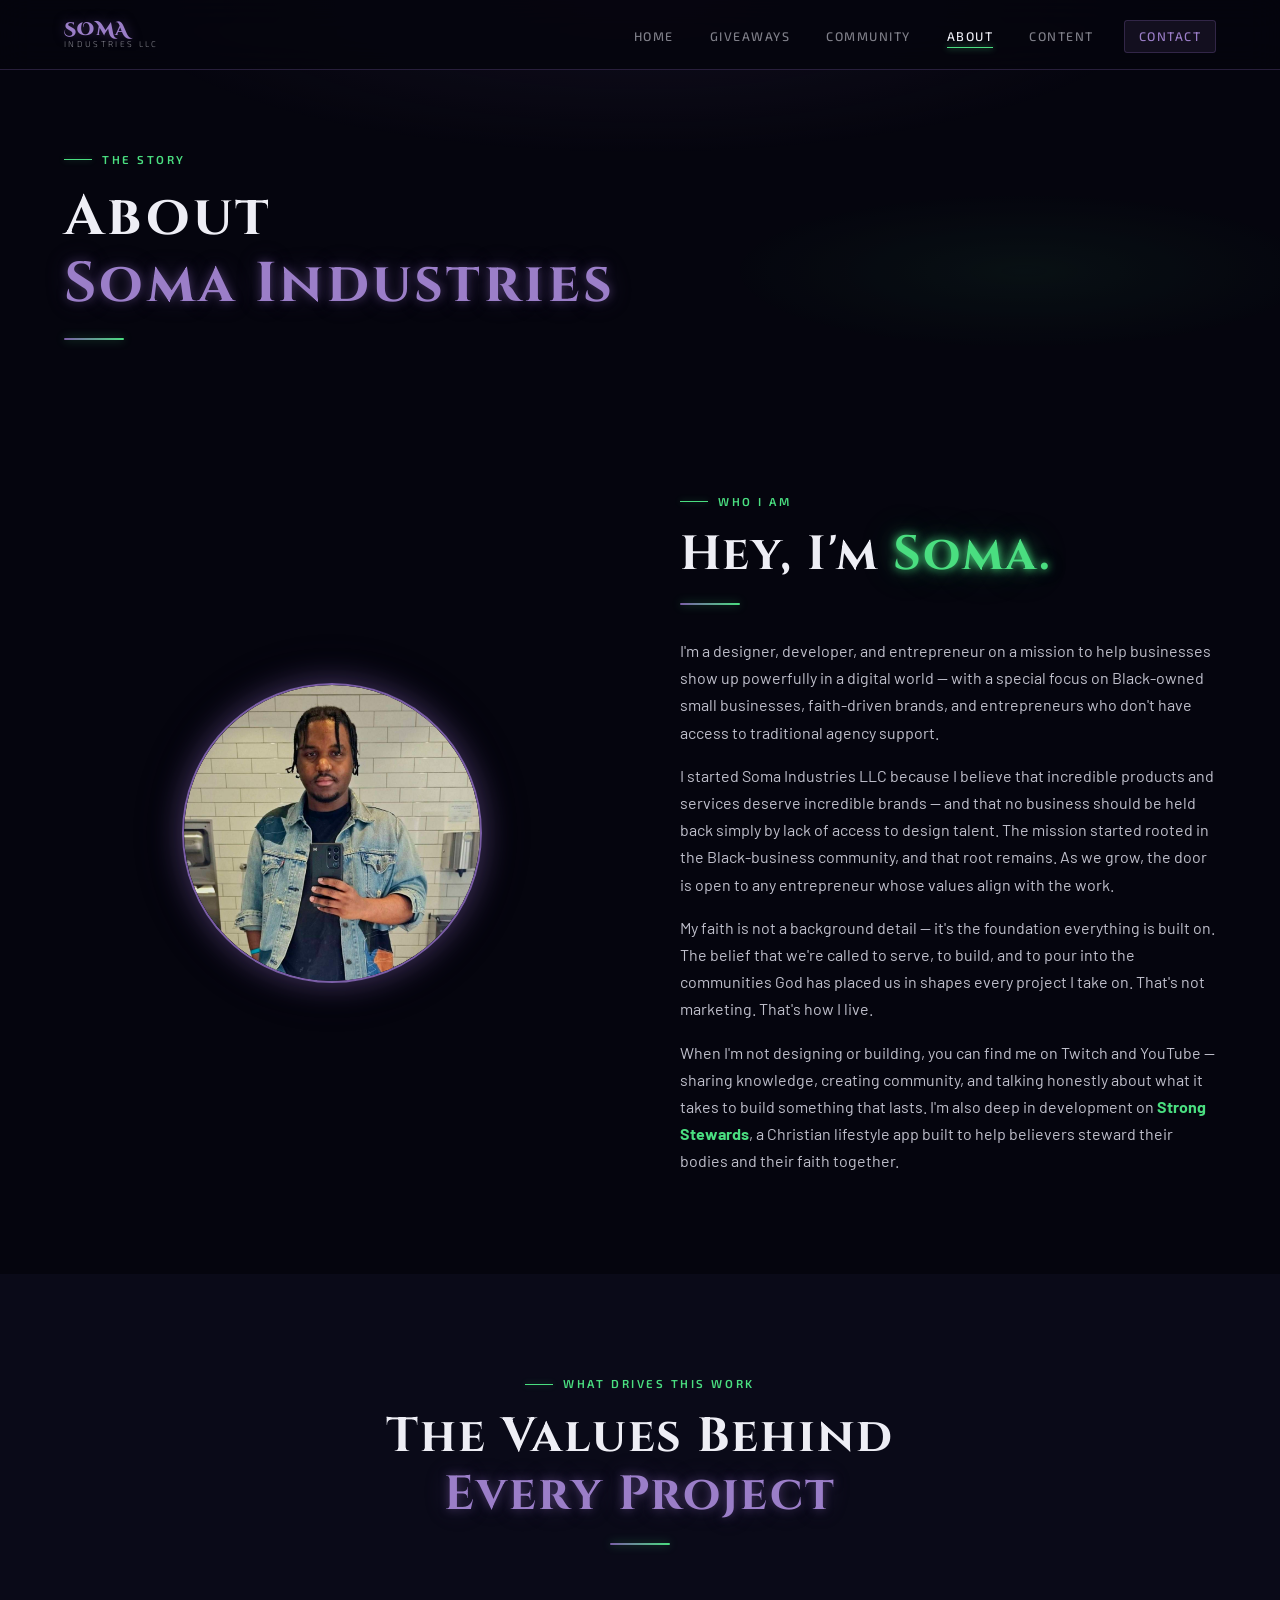
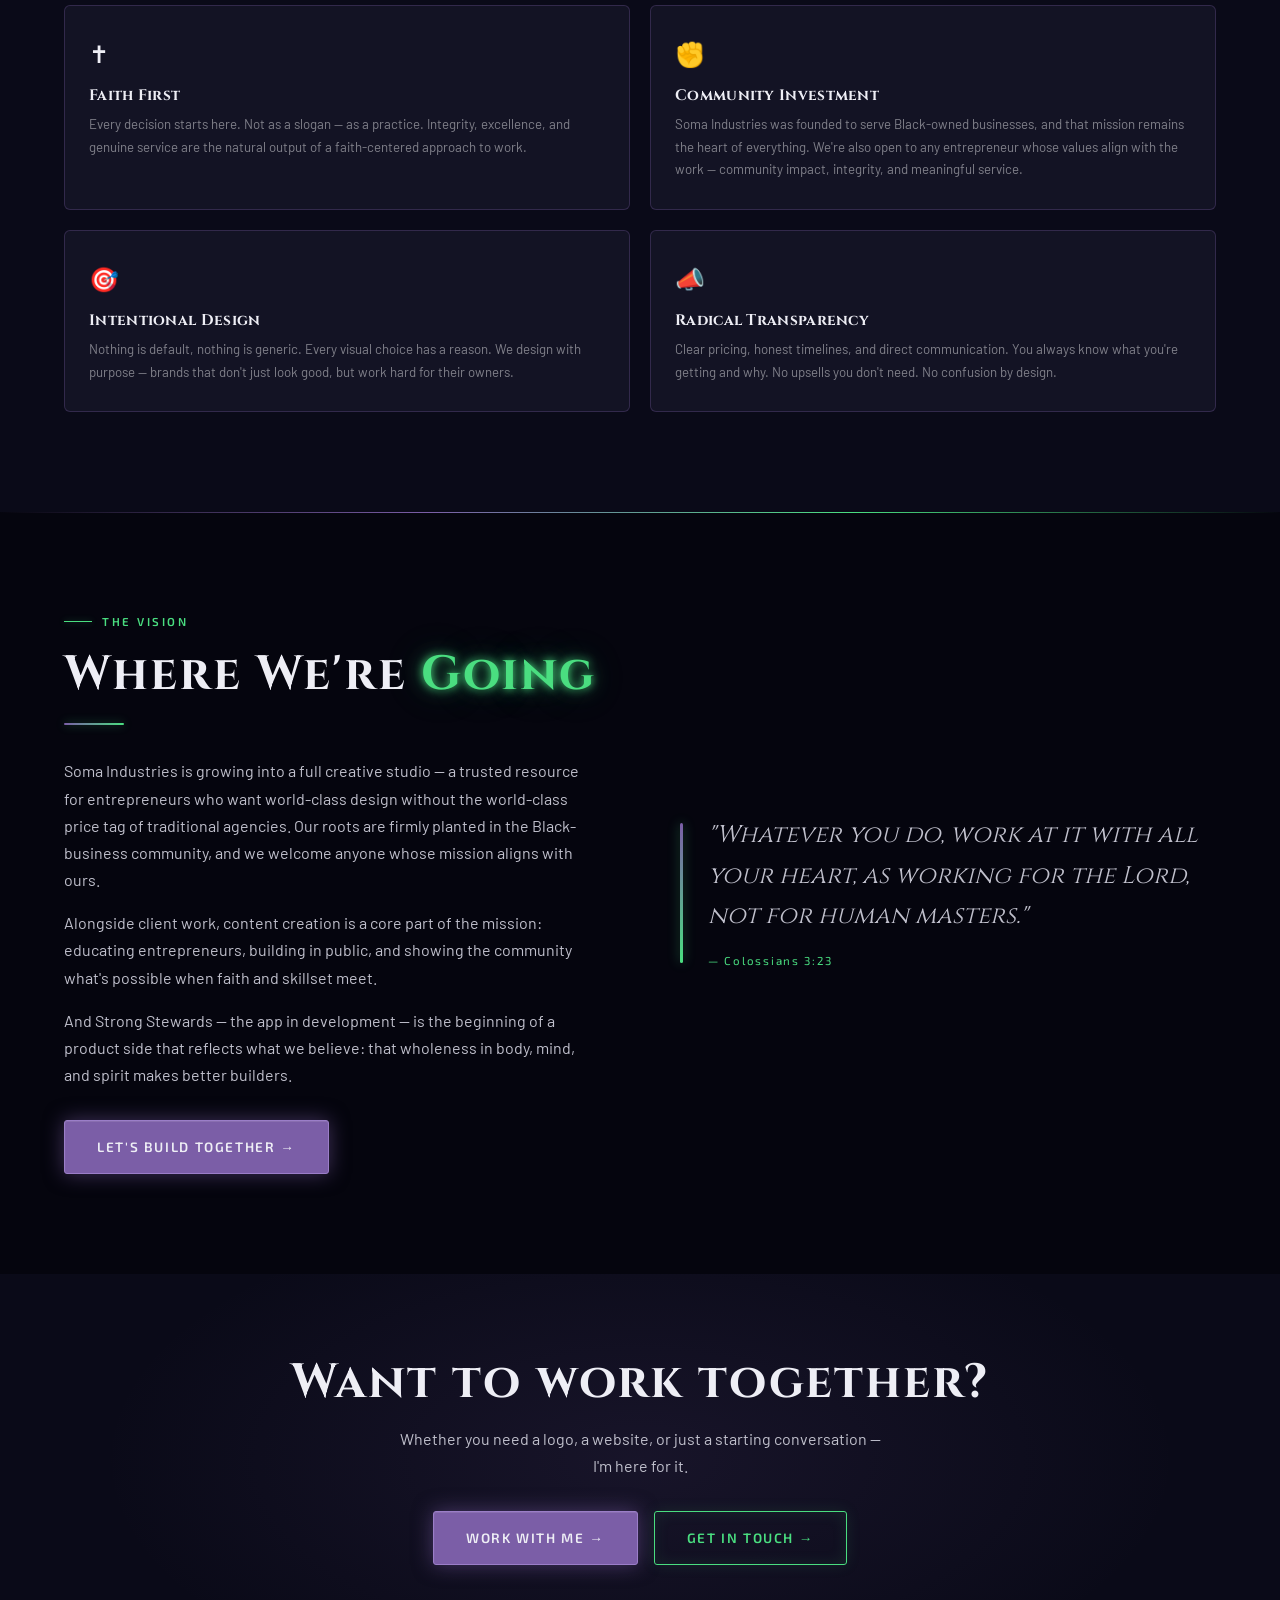
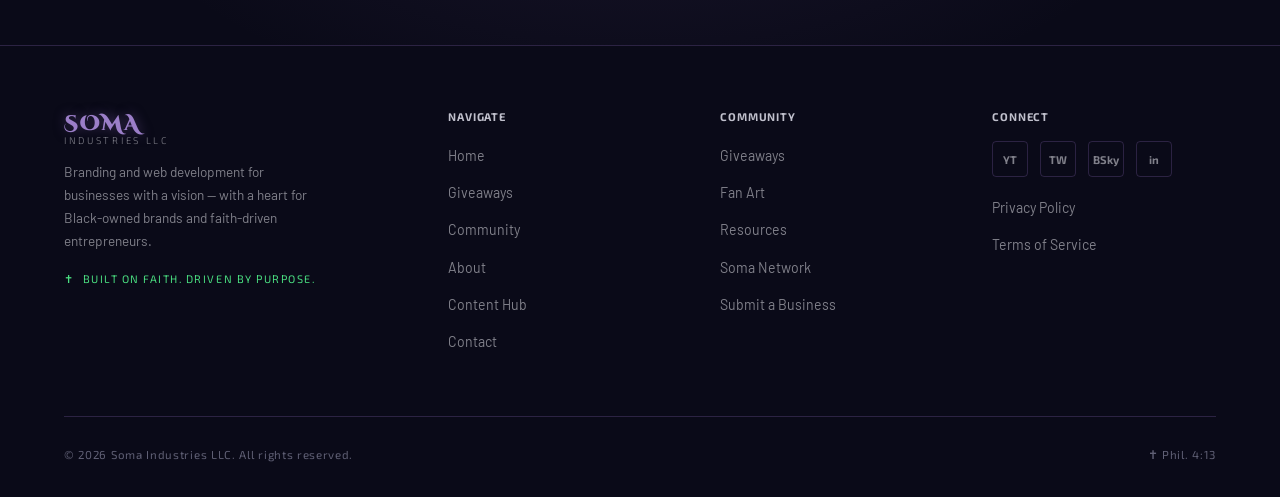
==== commit e0336d65: "Fix footer links to Network/Privacy/Terms; broaden audience messaging while preserving mission" ====
--- a/about.html
+++ b/about.html
@@ -60,10 +60,17 @@
           <h2>Hey, I'm <span class="glow-green">Soma.</span></h2>
           <div class="divider"></div>
           <p style="margin-bottom:16px;">
-            I'm a designer, developer, and entrepreneur on a mission to help Black-owned small 
-            businesses show up powerfully in a digital world. I started Soma Industries LLC 
-            because I believe that incredible products and services deserve incredible brands — 
-            and that no business should be held back simply by lack of access to design talent.
+            I'm a designer, developer, and entrepreneur on a mission to help businesses 
+            show up powerfully in a digital world — with a special focus on Black-owned 
+            small businesses, faith-driven brands, and entrepreneurs who don't have 
+            access to traditional agency support.
+          </p>
+          <p style="margin-bottom:16px;">
+            I started Soma Industries LLC because I believe that incredible products and 
+            services deserve incredible brands — and that no business should be held back 
+            simply by lack of access to design talent. The mission started rooted in the 
+            Black-business community, and that root remains. As we grow, the door is open 
+            to any entrepreneur whose values align with the work.
           </p>
           <p style="margin-bottom:16px;">
             My faith is not a background detail — it's the foundation everything is built on. 
@@ -105,7 +112,7 @@
         <div class="value-card reveal">
           <span class="value-icon">✊</span>
           <h3>Community Investment</h3>
-          <p>Soma Industries exists specifically to serve Black-owned businesses. This isn't a niche — it's a calling. We show up with full commitment to the community we're built for.</p>
+          <p>Soma Industries was founded to serve Black-owned businesses, and that mission remains the heart of everything. We're also open to any entrepreneur whose values align with the work — community impact, integrity, and meaningful service.</p>
         </div>
 
         <div class="value-card reveal">
@@ -135,8 +142,9 @@
           <div class="divider"></div>
           <p style="margin-bottom:16px;">
             Soma Industries is growing into a full creative studio — a trusted resource for 
-            Black entrepreneurs who want world-class design without the world-class price tag 
-            of agencies that weren't built for them.
+            entrepreneurs who want world-class design without the world-class price tag of 
+            traditional agencies. Our roots are firmly planted in the Black-business community, 
+            and we welcome anyone whose mission aligns with ours.
           </p>
           <p style="margin-bottom:16px;">
             Alongside client work, content creation is a core part of the mission: educating 
@@ -182,7 +190,7 @@
             <span class="logo-soma">SOMA</span>
             <span class="logo-industries">Industries LLC</span>
           </a>
-          <p>Empowering Black businesses and building a community through Faith.</p>
+          <p>Branding and web development for businesses with a vision — with a heart for Black-owned brands and faith-driven entrepreneurs.</p>
           <div class="footer-faith">Built on Faith. Driven by Purpose.</div>
         </div>
         <div class="footer-col">
@@ -202,6 +210,7 @@
             <li><a href="giveaways.html">Giveaways</a></li>
             <li><a href="community.html">Fan Art</a></li>
             <li><a href="community.html">Resources</a></li>
+            <li><a href="network.html">Soma Network</a></li>
             <li><a href="contact.html">Submit a Business</a></li>
           </ul>
         </div>
@@ -213,10 +222,14 @@
             <a href="https://bsky.app/profile/somacorp.co" target="_blank" rel="noopener" class="social-btn" title="Bluesky">BSky</a>
             <a href="https://www.linkedin.com/in/jarr201/" target="_blank" rel="noopener" class="social-btn" title="LinkedIn">in</a>
           </div>
+          <ul style="margin-top:16px;">
+            <li><a href="privacy.html">Privacy Policy</a></li>
+            <li><a href="terms.html">Terms of Service</a></li>
+          </ul>
         </div>
       </div>
       <div class="footer-bottom">
-        <span>© 2025 Soma Industries LLC. All rights reserved.</span>
+        <span>© 2026 Soma Industries LLC. All rights reserved.</span>
         <span style="color:var(--muted);">✝ Phil. 4:13</span>
       </div>
     </div>
--- a/styles.css
+++ b/styles.css
@@ -671,8 +671,8 @@
   align-items: center;
 }
 .ss-phone {
-  width: 220px; height: 420px;
-  border: 2px solid var(--green);
+  width: 240px; height: 480px;
+  border: 3px solid var(--green);
   border-radius: 36px;
   background: var(--bg-card);
   position: relative;
@@ -683,46 +683,11 @@
   justify-content: center;
   gap: 12px;
   animation: phone-float 4s ease-in-out infinite;
+  overflow: hidden;
 }
 @keyframes phone-float {
   0%, 100% { transform: translateY(0); }
   50% { transform: translateY(-12px); }
-}
-.ss-phone::before {
-  content: '';
-  width: 70px; height: 6px;
-  background: var(--green);
-  border-radius: 3px;
-  position: absolute;
-  top: 20px;
-  box-shadow: 0 0 10px var(--green-glow);
-}
-.ss-phone-logo {
-  font-family: var(--font-heading);
-  font-size: 0.8rem;
-  letter-spacing: 0.12em;
-  color: var(--green);
-  text-align: center;
-  text-shadow: 0 0 10px var(--green-glow);
-}
-.ss-phone-cross {
-  font-size: 2.5rem;
-  color: var(--green);
-  text-shadow: 0 0 20px var(--green-glow), 0 0 40px var(--green-faint);
-  animation: cross-pulse 3s ease-in-out infinite;
-}
-@keyframes cross-pulse {
-  0%, 100% { text-shadow: 0 0 20px var(--green-glow), 0 0 40px var(--green-faint); }
-  50% { text-shadow: 0 0 30px var(--green), 0 0 60px var(--green-glow), 0 0 80px rgba(74,222,128,0.2); }
-}
-.ss-phone-tagline {
-  font-family: var(--font-ui);
-  font-size: 0.62rem;
-  letter-spacing: 0.15em;
-  text-transform: uppercase;
-  color: var(--silver-dim);
-  text-align: center;
-  padding: 0 20px;
 }
 
 /* ============================================================
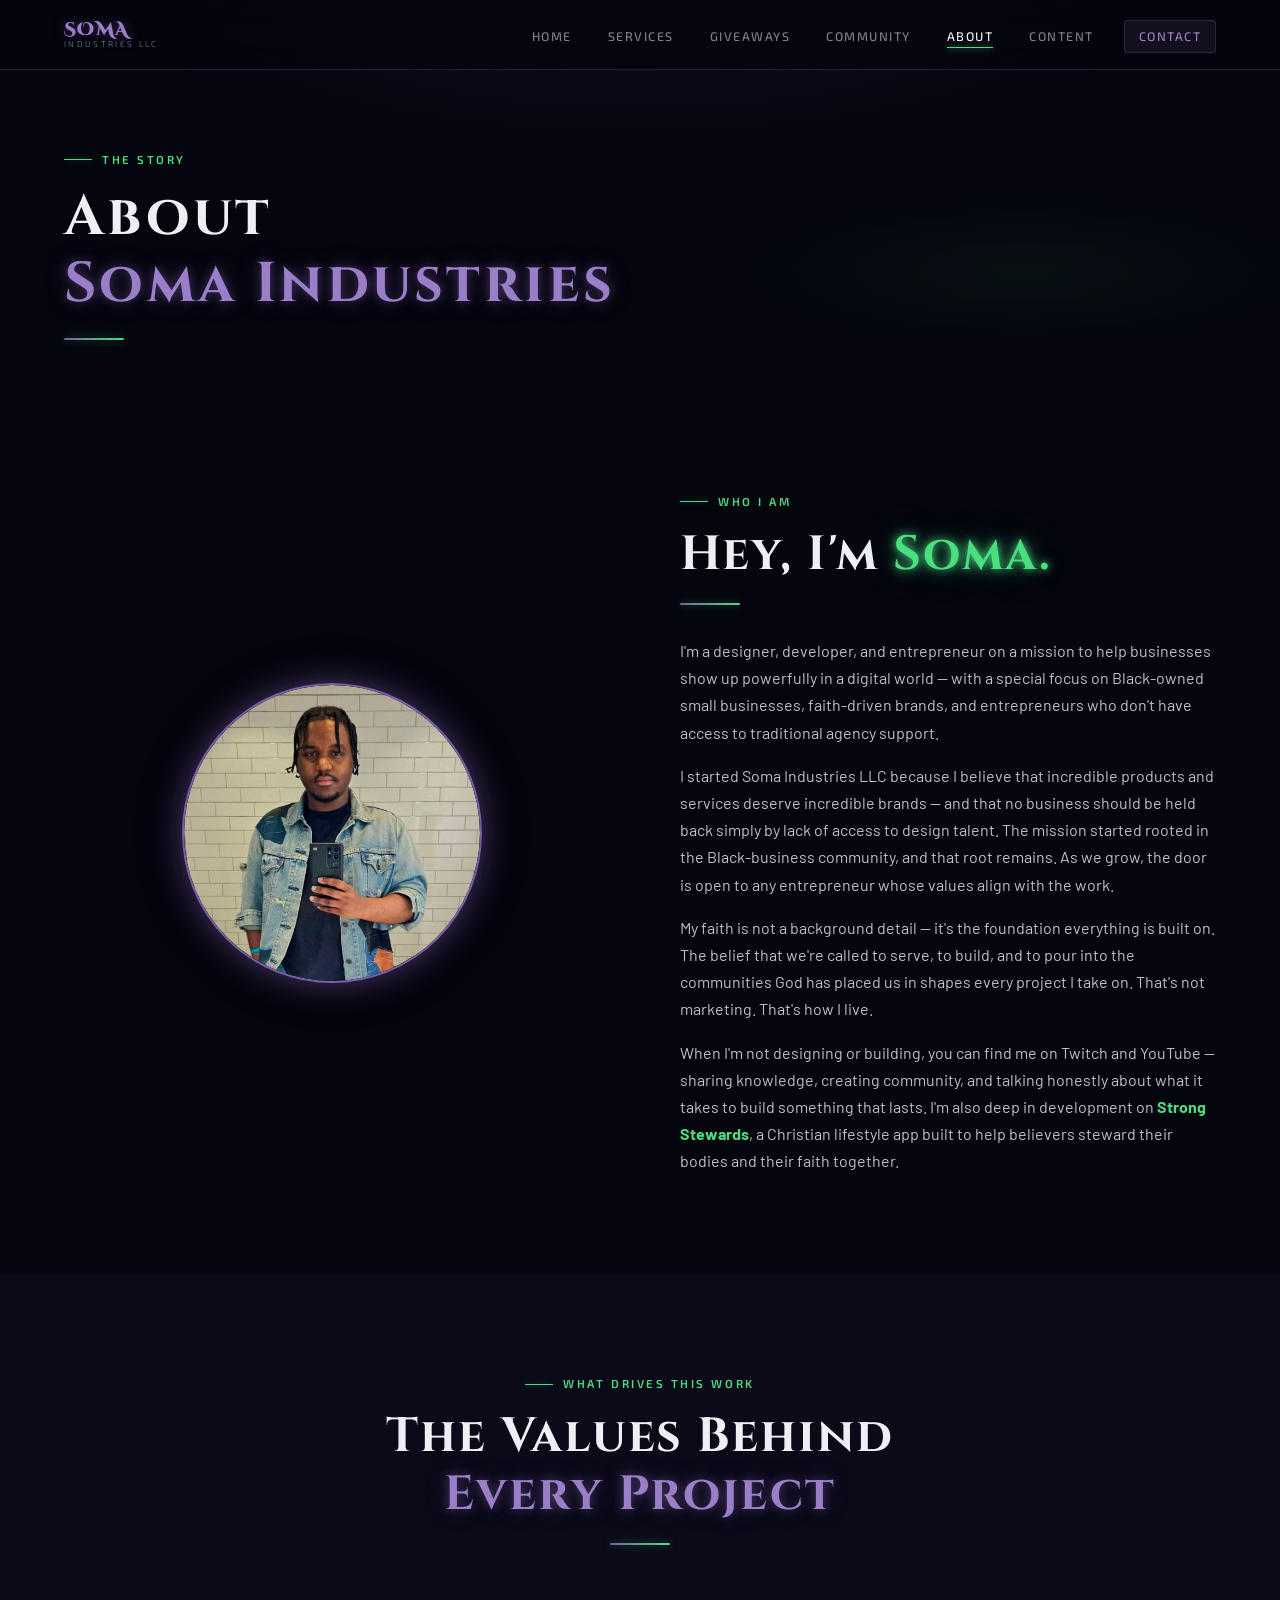
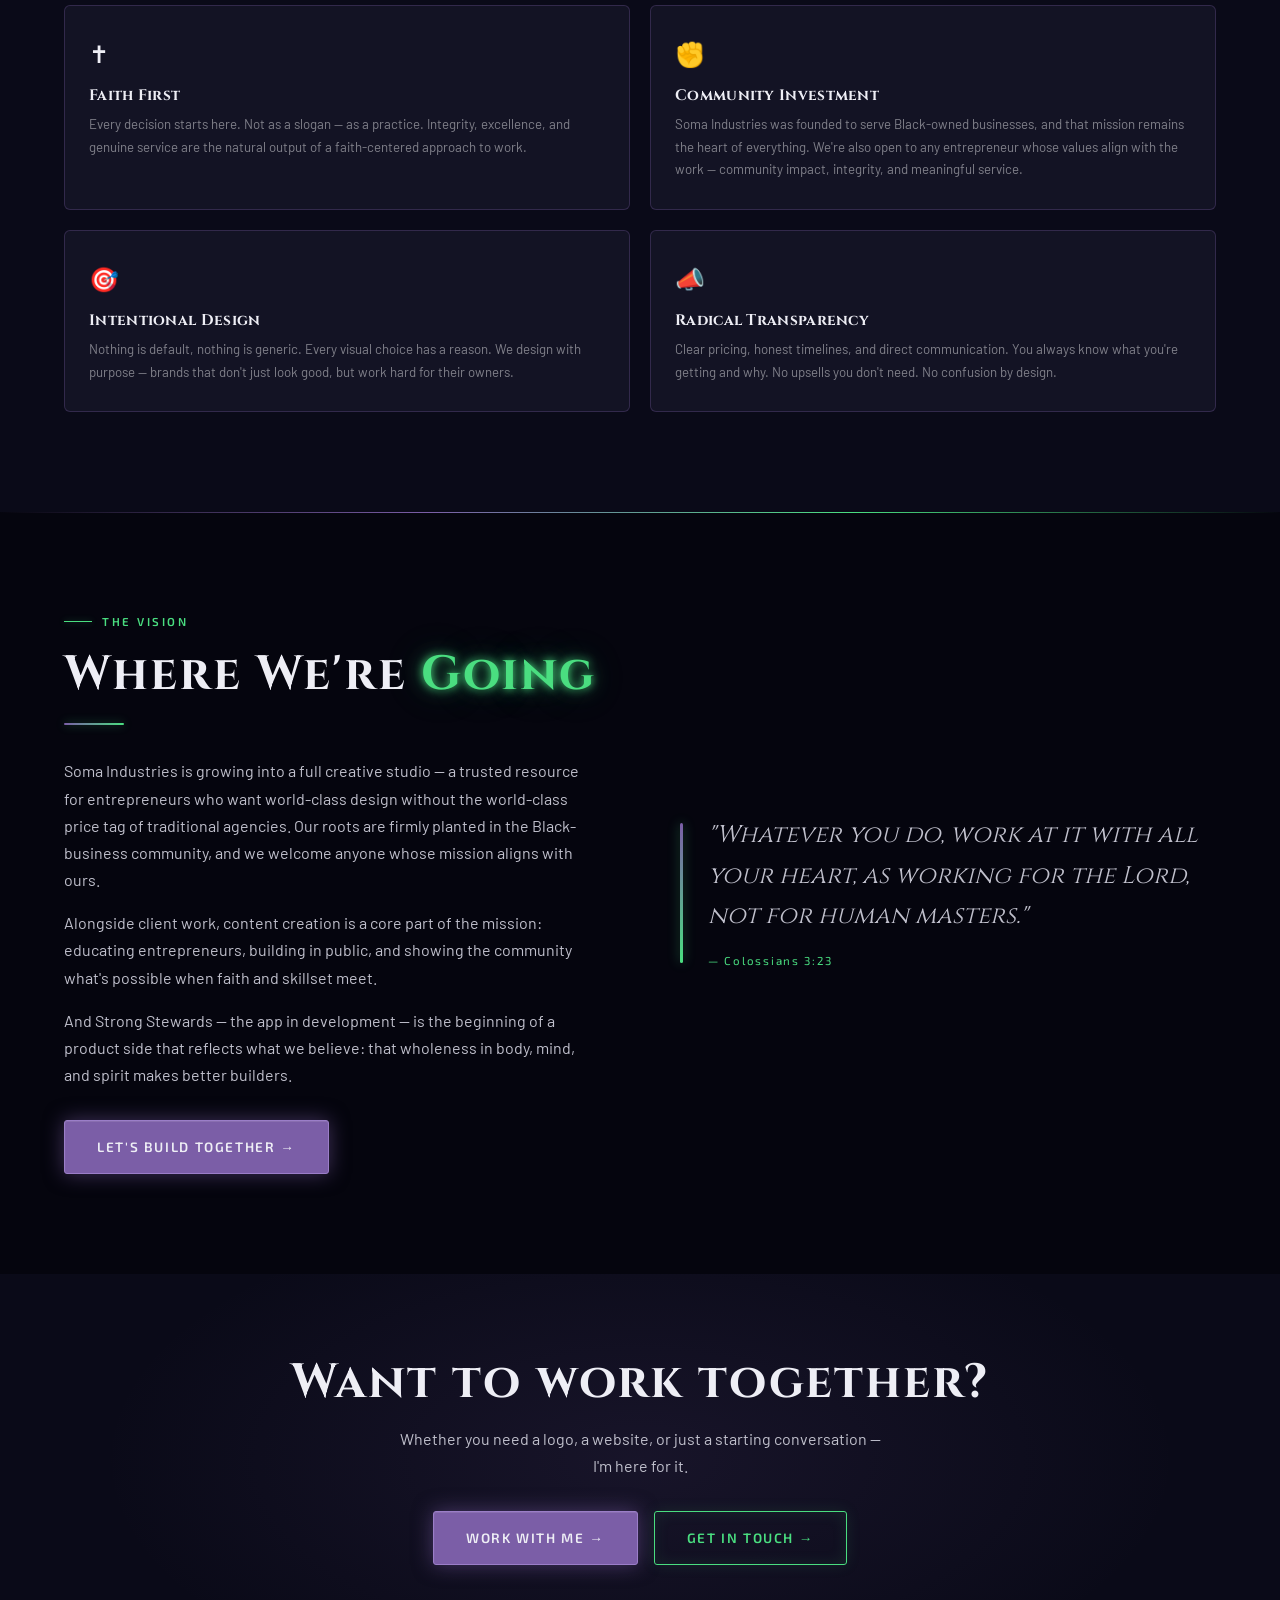
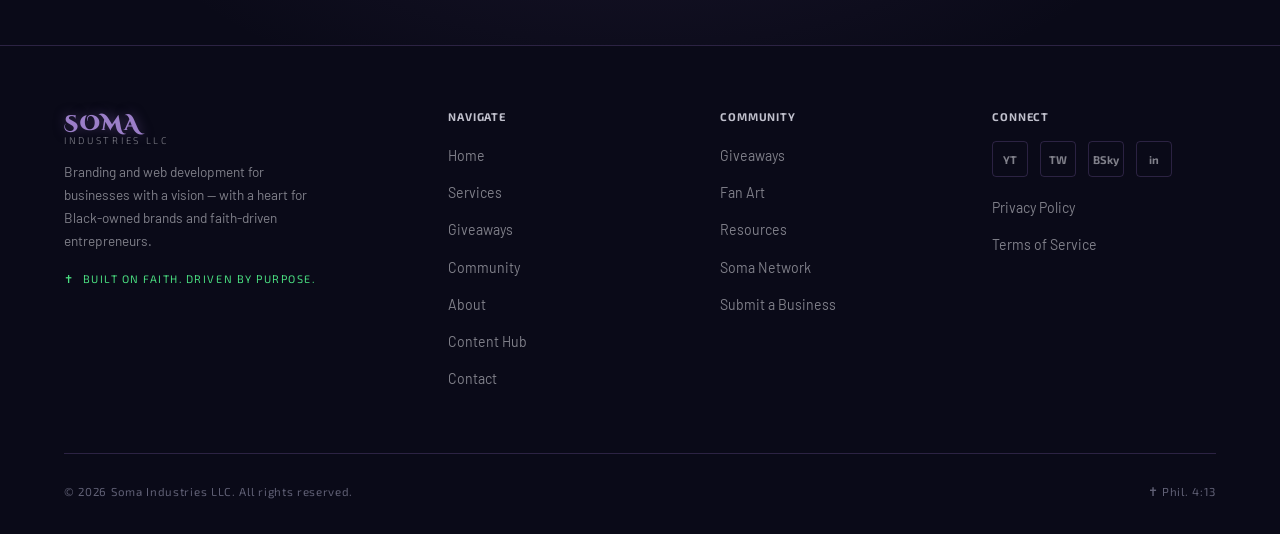
==== commit a87b1317: "Update profile photo on about page" ====
--- a/about.html
+++ b/about.html
@@ -5,6 +5,26 @@
   <meta name="viewport" content="width=device-width, initial-scale=1.0" />
   <title>About — Soma Industries LLC</title>
   <meta name="description" content="Meet Soma — the founder of Soma Industries LLC, a faith-driven designer and developer empowering Black small businesses." />
+  <!-- Open Graph (Facebook, LinkedIn, Discord, iMessage) -->
+  <meta property="og:type" content="website" />
+  <meta property="og:site_name" content="Soma Industries LLC" />
+  <meta property="og:title" content="About — Soma Industries LLC" />
+  <meta property="og:description" content="Meet Soma — designer, developer, and entrepreneur building Soma Industries LLC. Faith-driven creative studio for businesses with a vision." />
+  <meta property="og:url" content="https://somaindustries.org/about.html" />
+  <meta property="og:image" content="https://somaindustries.org/assets/images/og-image.png" />
+  <meta property="og:image:width" content="1200" />
+  <meta property="og:image:height" content="630" />
+  <meta property="og:image:alt" content="Soma Industries LLC — Built on Faith. Driven by Purpose." />
+
+  <!-- Twitter / X / Bluesky cards -->
+  <meta name="twitter:card" content="summary_large_image" />
+  <meta name="twitter:title" content="About — Soma Industries LLC" />
+  <meta name="twitter:description" content="Meet Soma — designer, developer, and entrepreneur building Soma Industries LLC. Faith-driven creative studio for businesses with a vision." />
+  <meta name="twitter:image" content="https://somaindustries.org/assets/images/og-image.png" />
+
+  <!-- Theme color for mobile browser chrome -->
+  <meta name="theme-color" content="#7B5EA7" />
+
   <link rel="stylesheet" href="styles.css" />
 </head>
 <body>
@@ -20,6 +40,7 @@
       </button>
       <ul class="nav-links" id="navLinks">
         <li><a href="index.html">Home</a></li>
+        <li><a href="services.html">Services</a></li>
         <li><a href="giveaways.html">Giveaways</a></li>
         <li><a href="community.html">Community</a></li>
         <li><a href="about.html">About</a></li>
@@ -195,8 +216,9 @@
         </div>
         <div class="footer-col">
           <h4>Navigate</h4>
-                    <ul>
+          <ul>
             <li><a href="index.html">Home</a></li>
+            <li><a href="services.html">Services</a></li>
             <li><a href="giveaways.html">Giveaways</a></li>
             <li><a href="community.html">Community</a></li>
             <li><a href="about.html">About</a></li>
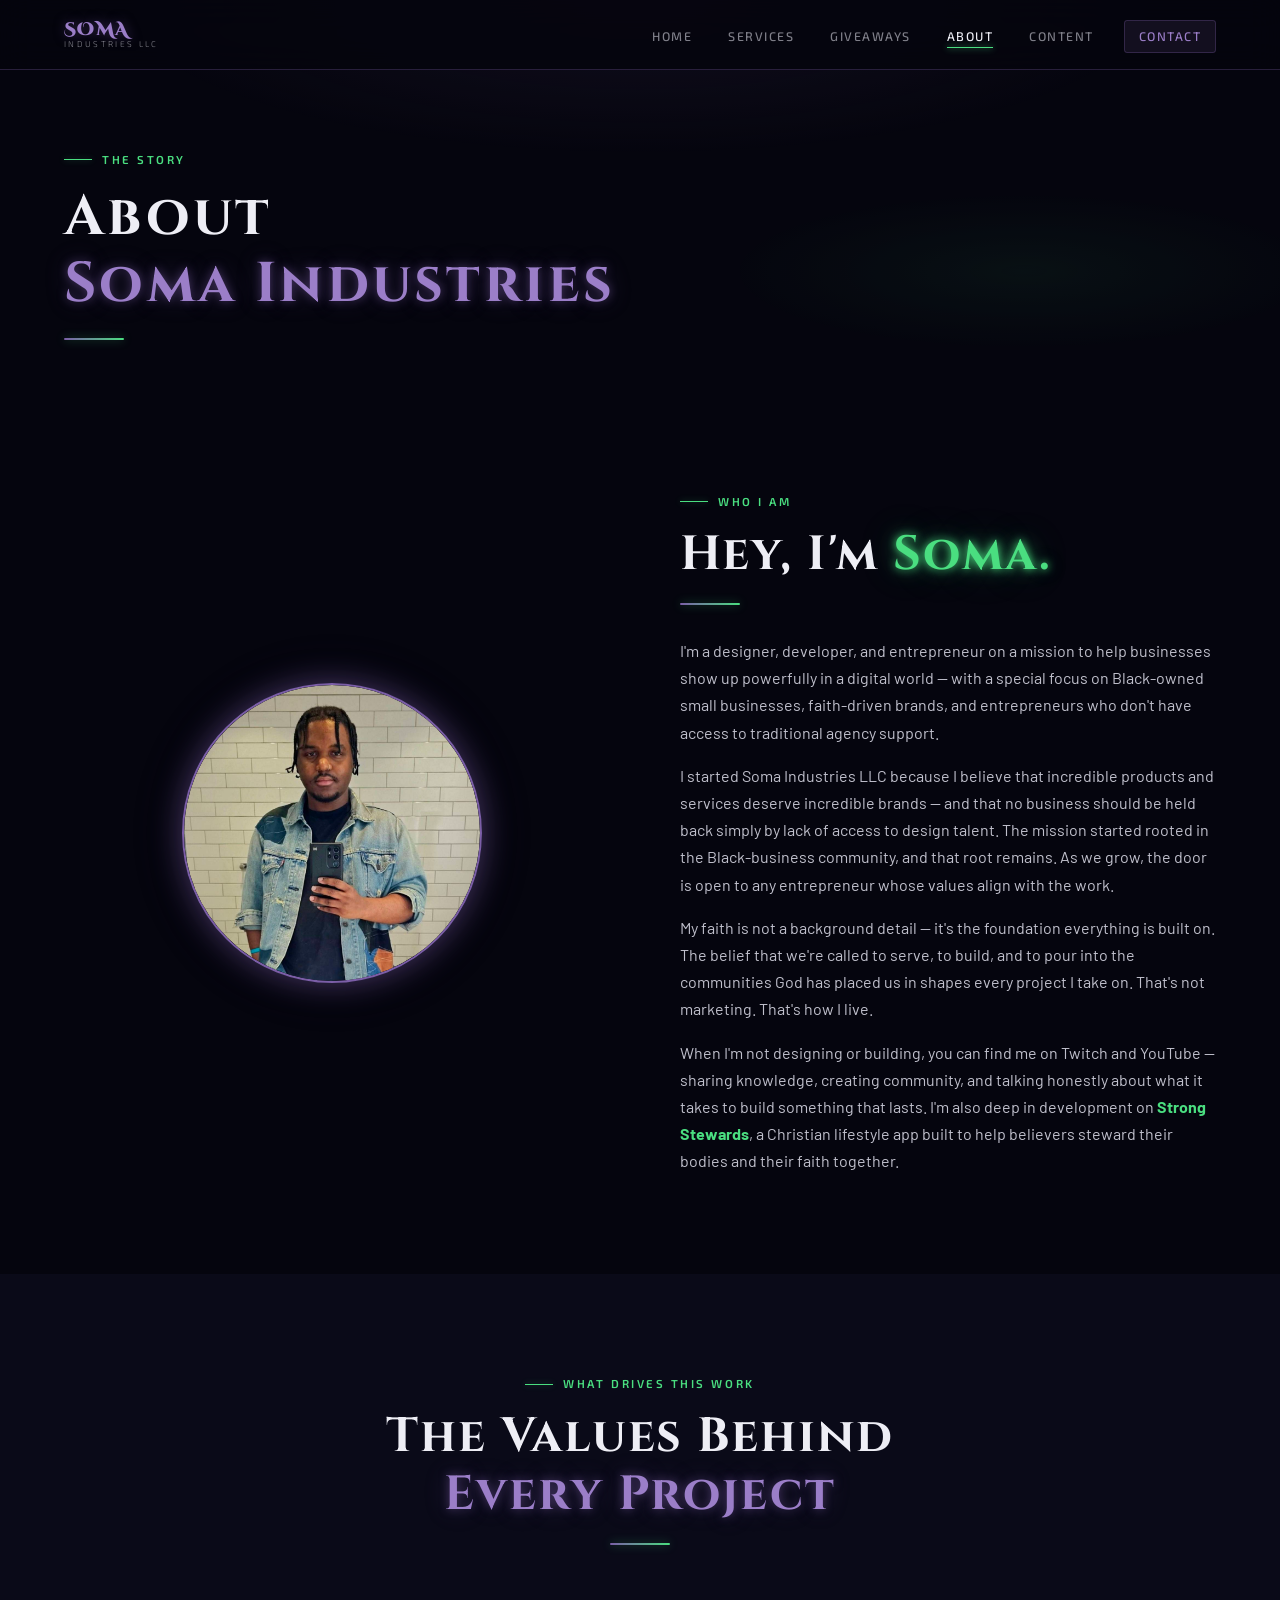
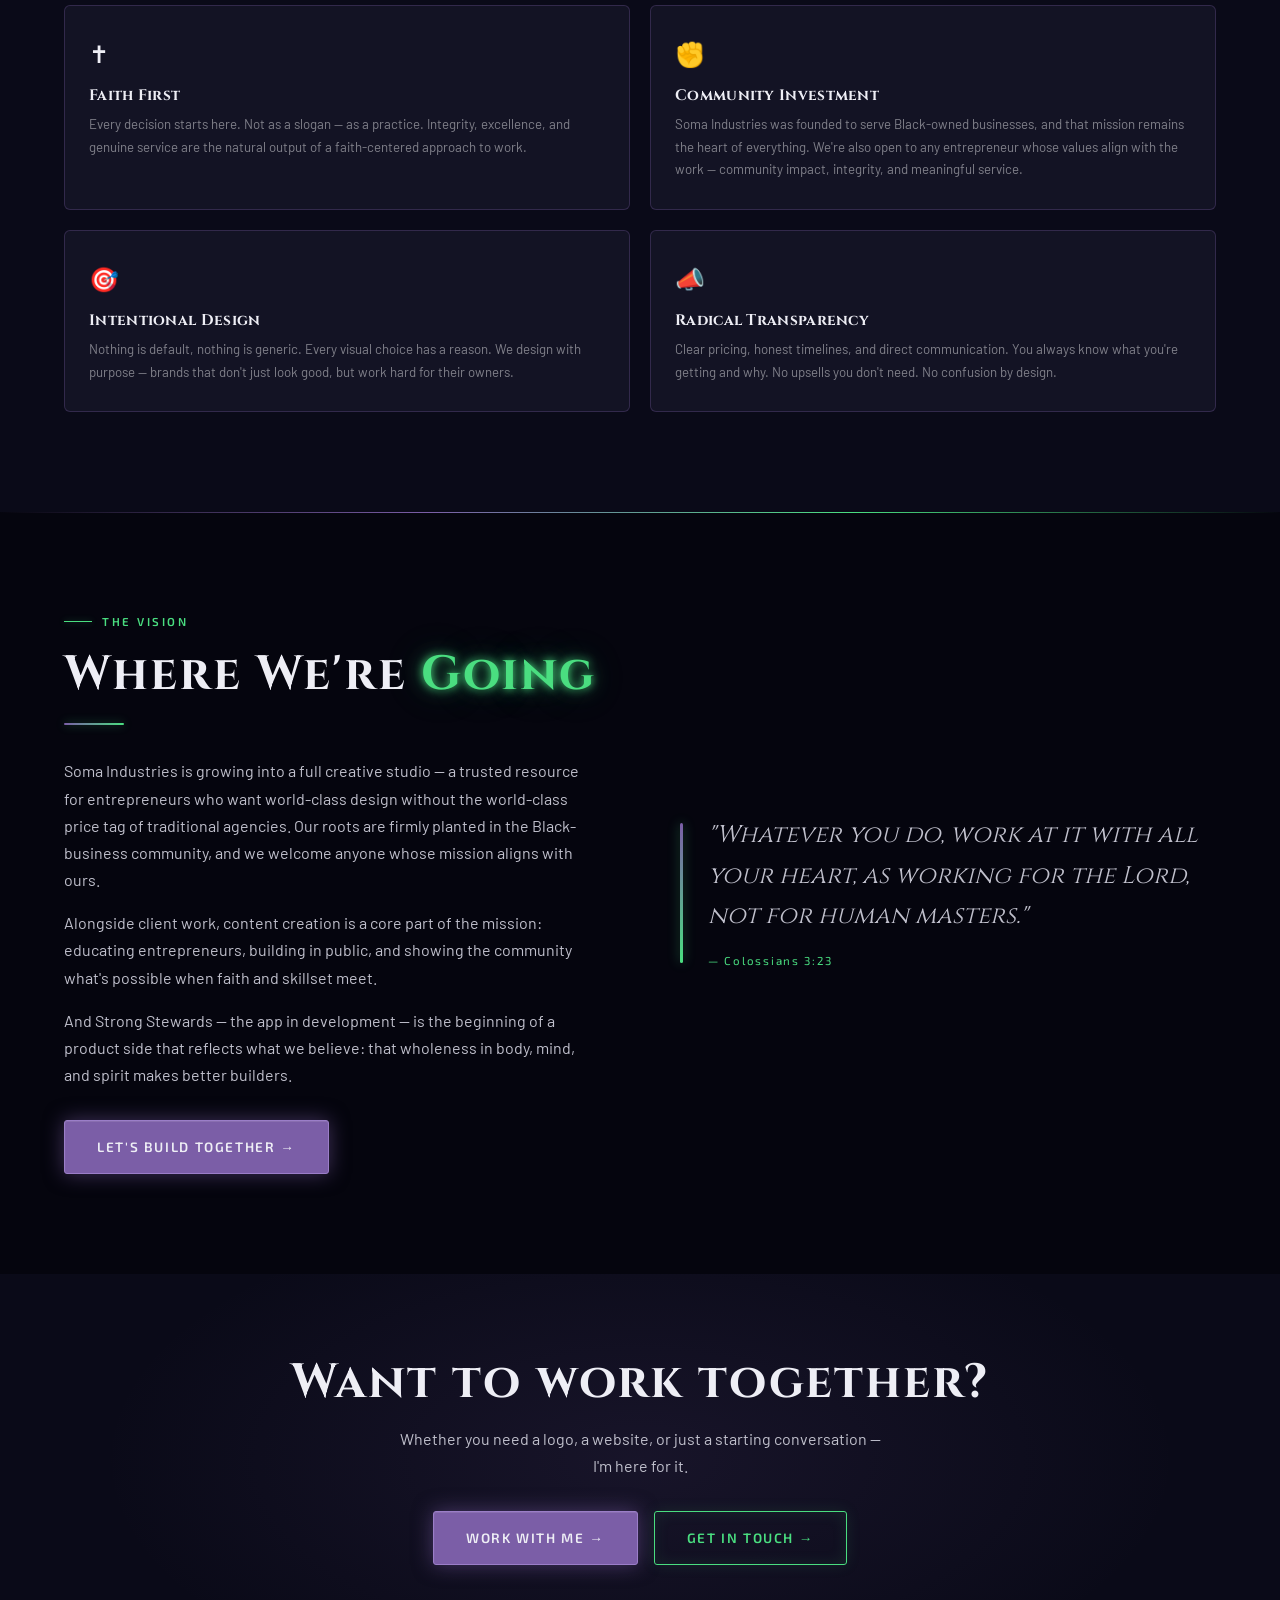
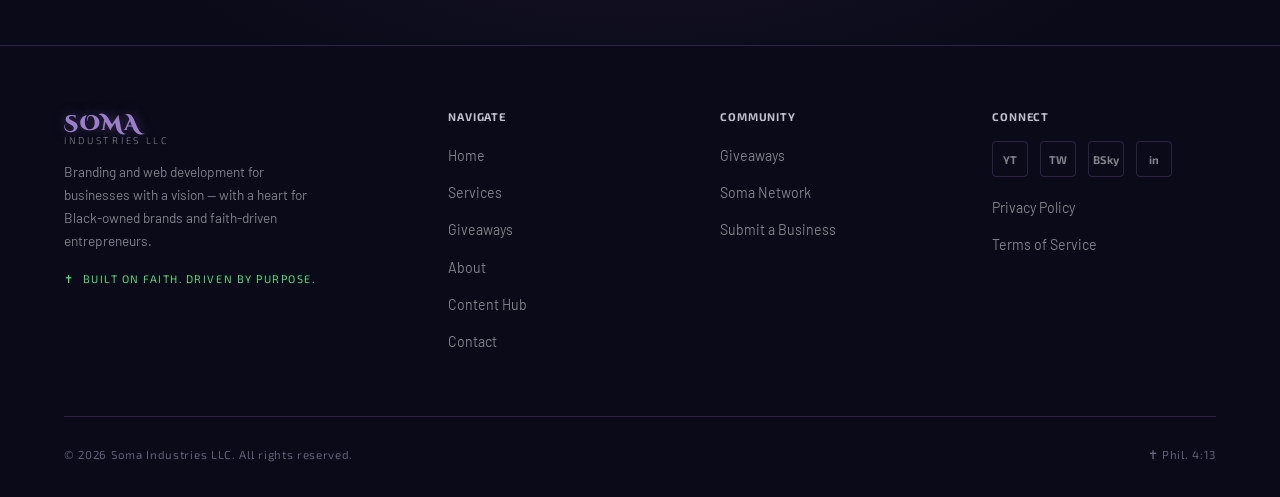
==== commit f5b76b7e: "Temporarily hide community page; remove all references" ====
--- a/about.html
+++ b/about.html
@@ -42,7 +42,6 @@
         <li><a href="index.html">Home</a></li>
         <li><a href="services.html">Services</a></li>
         <li><a href="giveaways.html">Giveaways</a></li>
-        <li><a href="community.html">Community</a></li>
         <li><a href="about.html">About</a></li>
         <li><a href="content.html">Content</a></li>
         <li><a href="contact.html" class="nav-cta">Contact</a></li>
@@ -220,8 +219,7 @@
             <li><a href="index.html">Home</a></li>
             <li><a href="services.html">Services</a></li>
             <li><a href="giveaways.html">Giveaways</a></li>
-            <li><a href="community.html">Community</a></li>
-            <li><a href="about.html">About</a></li>
+                <li><a href="about.html">About</a></li>
             <li><a href="content.html">Content Hub</a></li>
             <li><a href="contact.html">Contact</a></li>
           </ul>
@@ -230,8 +228,6 @@
           <h4>Community</h4>
           <ul>
             <li><a href="giveaways.html">Giveaways</a></li>
-            <li><a href="community.html">Fan Art</a></li>
-            <li><a href="community.html">Resources</a></li>
             <li><a href="network.html">Soma Network</a></li>
             <li><a href="contact.html">Submit a Business</a></li>
           </ul>
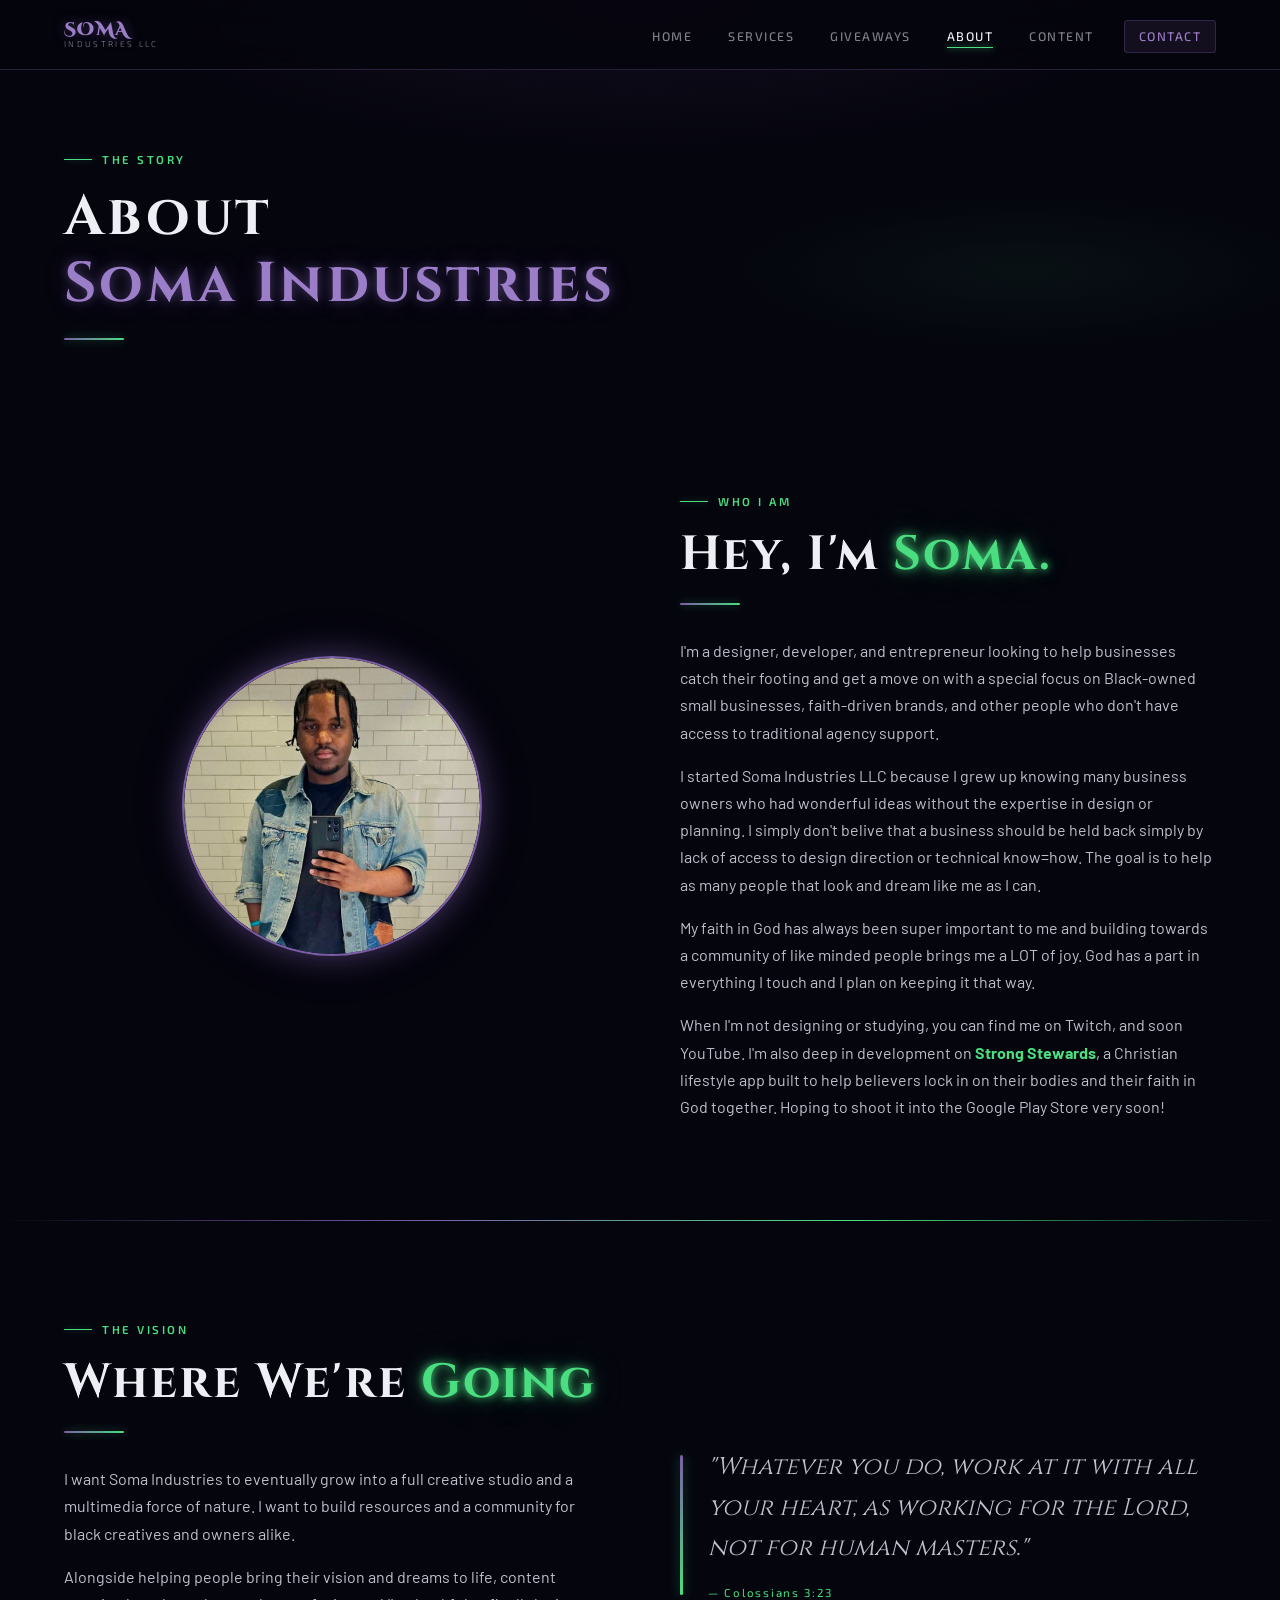
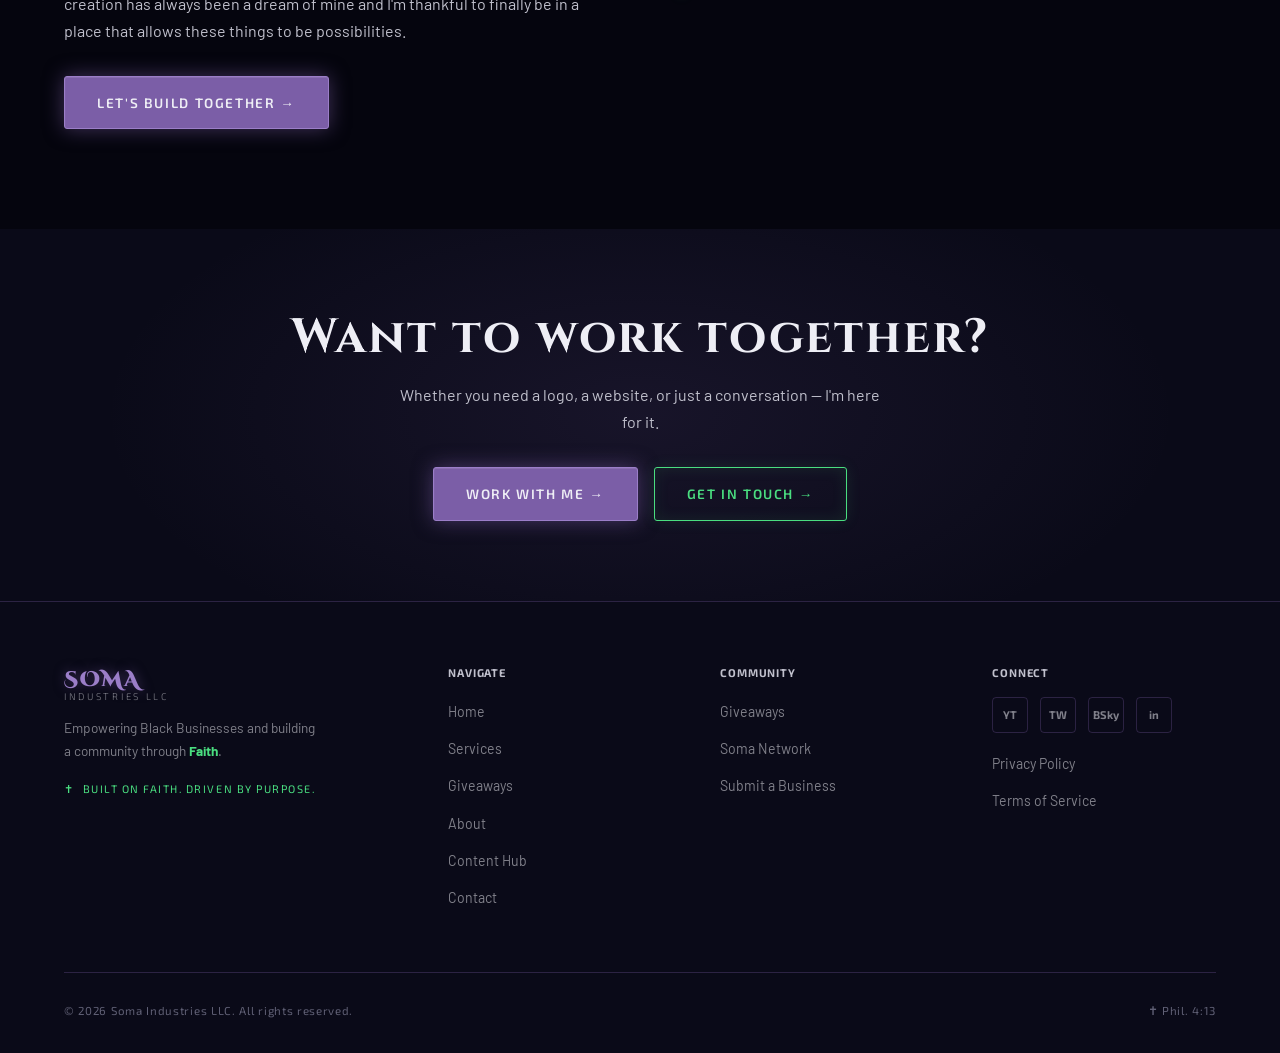
==== commit 2fdcb6b7: "Updated the text across the all pages to reflect my natural language" ====
--- a/about.html
+++ b/about.html
@@ -80,30 +80,27 @@
           <h2>Hey, I'm <span class="glow-green">Soma.</span></h2>
           <div class="divider"></div>
           <p style="margin-bottom:16px;">
-            I'm a designer, developer, and entrepreneur on a mission to help businesses 
-            show up powerfully in a digital world — with a special focus on Black-owned 
-            small businesses, faith-driven brands, and entrepreneurs who don't have 
+            I'm a designer, developer, and entrepreneur looking to help businesses 
+            catch their footing and get a move on with a special focus on Black-owned 
+            small businesses, faith-driven brands, and other people who don't have 
             access to traditional agency support.
           </p>
           <p style="margin-bottom:16px;">
-            I started Soma Industries LLC because I believe that incredible products and 
-            services deserve incredible brands — and that no business should be held back 
-            simply by lack of access to design talent. The mission started rooted in the 
-            Black-business community, and that root remains. As we grow, the door is open 
-            to any entrepreneur whose values align with the work.
-          </p>
-          <p style="margin-bottom:16px;">
-            My faith is not a background detail — it's the foundation everything is built on. 
-            The belief that we're called to serve, to build, and to pour into the communities 
-            God has placed us in shapes every project I take on. That's not marketing. 
-            That's how I live.
+            I started Soma Industries LLC because I grew up knowing many business owners who had 
+            wonderful ideas without the expertise in design or planning. I simply don't belive that 
+            a business should be held back simply by lack of access to design direction or technical know=how. The goal is to 
+            help as many people that look and dream like me as I can. 
+          </p>
+          <p style="margin-bottom:16px;">
+            My faith in God has always been super important to me and building towards a community of like minded people 
+            brings me a LOT of joy. 
+            God has a part in everything I touch and I plan on keeping it that way.
           </p>
           <p>
-            When I'm not designing or building, you can find me on Twitch and YouTube — 
-            sharing knowledge, creating community, and talking honestly about what it takes 
-            to build something that lasts. I'm also deep in development on 
+            When I'm not designing or studying, you can find me on Twitch, and soon YouTube.  
+            I'm also deep in development on 
             <strong style="color:var(--green);">Strong Stewards</strong>, a Christian lifestyle 
-            app built to help believers steward their bodies and their faith together.
+            app built to help believers lock in on their bodies and their faith in God together. Hoping to shoot it into the Google Play Store very soon!
           </p>
         </div>
 
@@ -113,7 +110,7 @@
   </section>
 
   <!-- Values -->
-  <section class="section" style="background:var(--bg-1);">
+  <!-- <section class="section" style="background:var(--bg-1);">
     <div class="container">
       <div class="reveal" style="text-align:center; margin-bottom:52px;">
         <span class="section-label" style="justify-content:center;">What Drives This Work</span>
@@ -149,7 +146,7 @@
 
       </div>
     </div>
-  </section>
+  </section> -->
 
   <!-- Scripture & Vision -->
   <section class="section mission" style="background:var(--bg-0);">
@@ -161,20 +158,10 @@
           <h2>Where We're <span class="glow-green">Going</span></h2>
           <div class="divider"></div>
           <p style="margin-bottom:16px;">
-            Soma Industries is growing into a full creative studio — a trusted resource for 
-            entrepreneurs who want world-class design without the world-class price tag of 
-            traditional agencies. Our roots are firmly planted in the Black-business community, 
-            and we welcome anyone whose mission aligns with ours.
-          </p>
-          <p style="margin-bottom:16px;">
-            Alongside client work, content creation is a core part of the mission: educating 
-            entrepreneurs, building in public, and showing the community what's possible when 
-            faith and skillset meet.
-          </p>
-          <p>
-            And Strong Stewards — the app in development — is the beginning of a product 
-            side that reflects what we believe: that wholeness in body, mind, and spirit 
-            makes better builders.
+            I want Soma Industries to eventually grow into a full creative studio and a multimedia force of nature. I want to build resources and a community for black creatives and owners alike.
+          </p>
+          <p style="margin-bottom:16px;">
+            Alongside helping people bring their vision and dreams to life, content creation has always been a dream of mine and I'm thankful to finally be in a place that allows these things to be possibilities.
           </p>
           <div style="margin-top:32px;">
             <a href="contact.html" class="btn btn-primary">Let's Build Together →</a>
@@ -194,7 +181,7 @@
   <section class="cta-strip">
     <div class="container">
       <h2>Want to work together?</h2>
-      <p>Whether you need a logo, a website, or just a starting conversation — I'm here for it.</p>
+      <p>Whether you need a logo, a website, or just a conversation — I'm here for it.</p>
       <div style="display:flex; gap:16px; justify-content:center; flex-wrap:wrap;">
         <a href="contact.html" class="btn btn-primary">Work With Me →</a>
         <a href="contact.html" class="btn btn-green">Get in Touch →</a>
@@ -210,7 +197,7 @@
             <span class="logo-soma">SOMA</span>
             <span class="logo-industries">Industries LLC</span>
           </a>
-          <p>Branding and web development for businesses with a vision — with a heart for Black-owned brands and faith-driven entrepreneurs.</p>
+          <p>Empowering Black Businesses and building a community through <strong style="color:var(--green);">Faith</strong>. </p>
           <div class="footer-faith">Built on Faith. Driven by Purpose.</div>
         </div>
         <div class="footer-col">
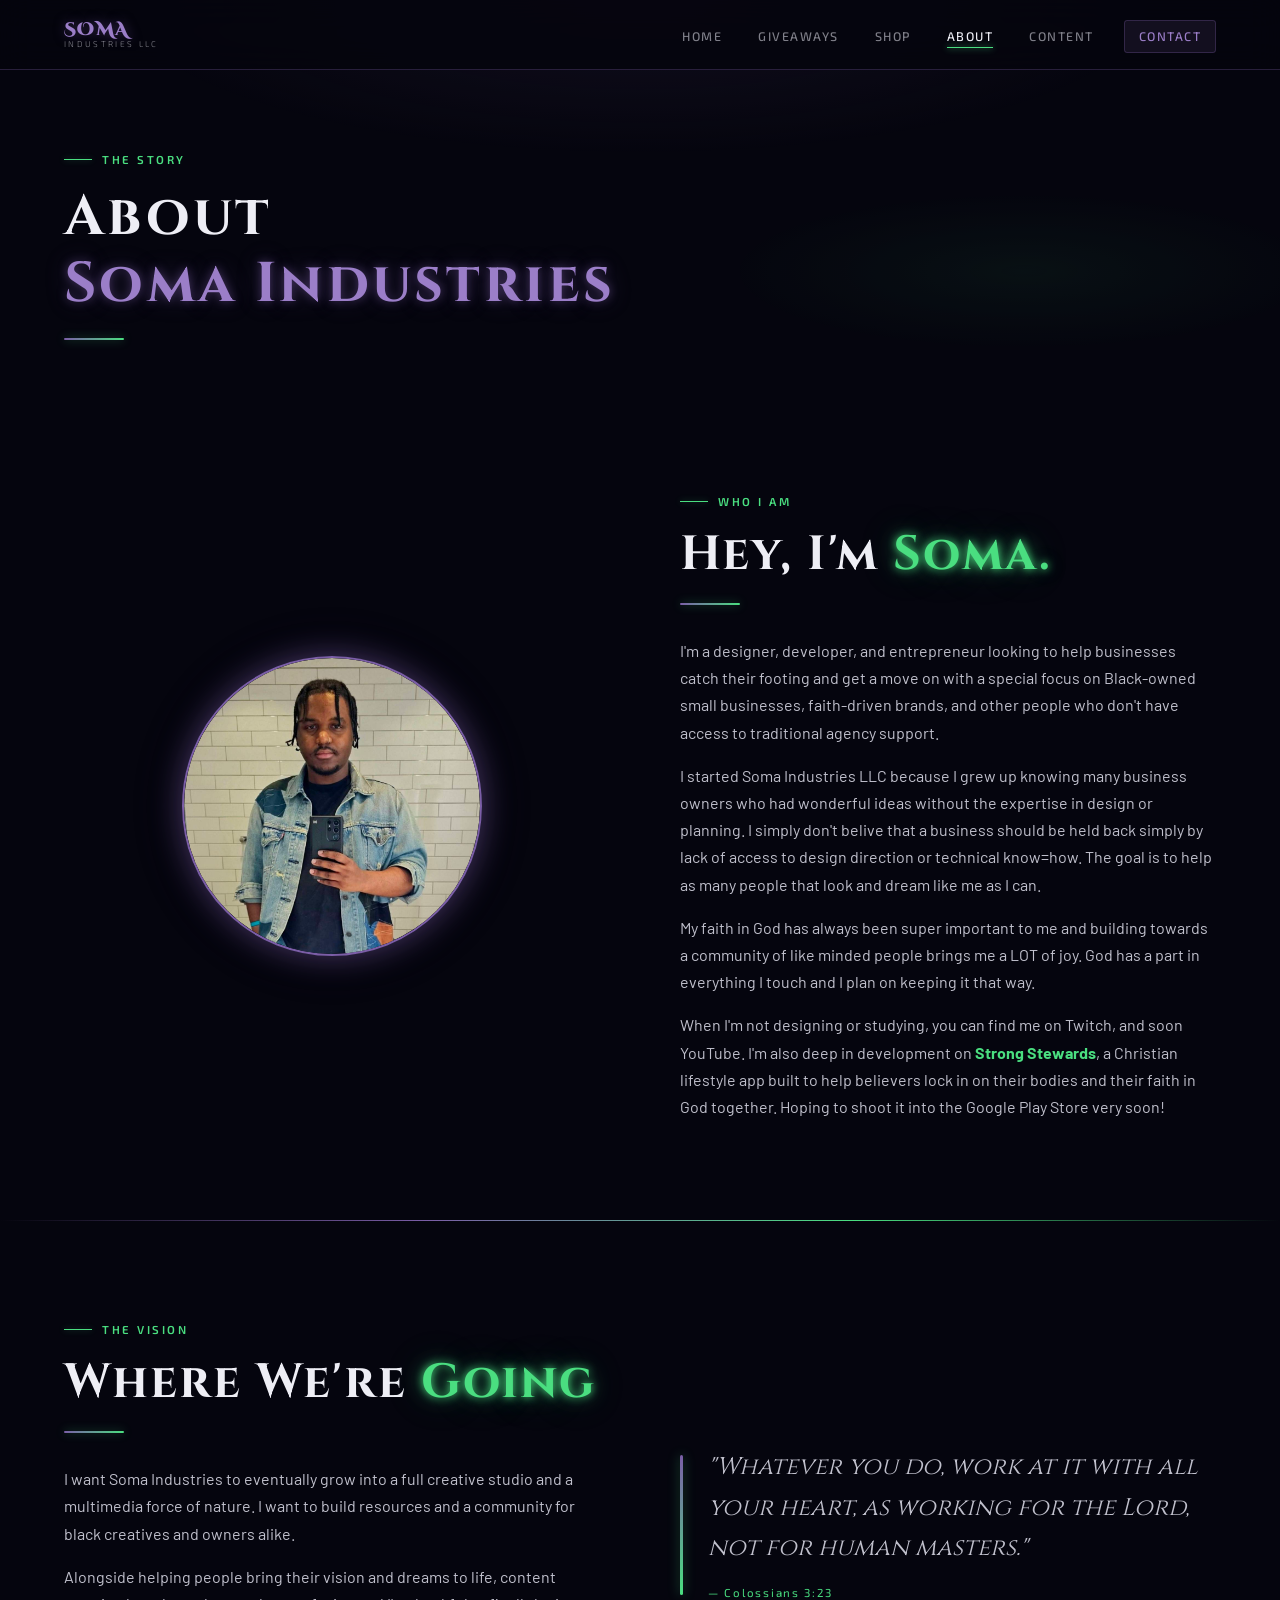
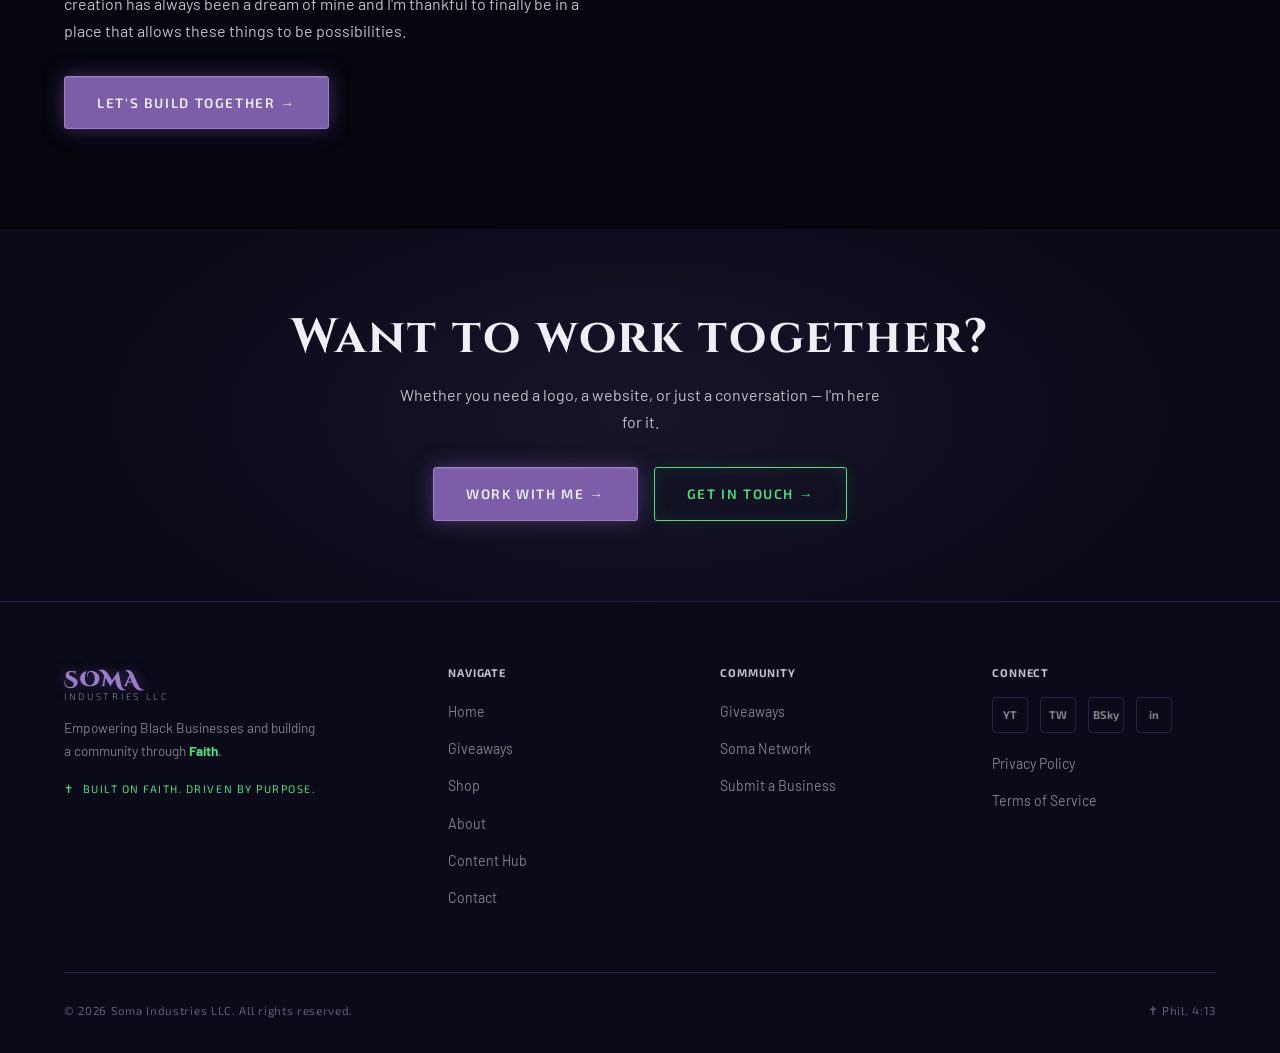
==== commit f6f1bac5: "Temporarily hid services page and began work on a Shop section" ====
--- a/about.html
+++ b/about.html
@@ -40,8 +40,8 @@
       </button>
       <ul class="nav-links" id="navLinks">
         <li><a href="index.html">Home</a></li>
-        <li><a href="services.html">Services</a></li>
         <li><a href="giveaways.html">Giveaways</a></li>
+        <li><a href="shop.html">Shop</a></li>
         <li><a href="about.html">About</a></li>
         <li><a href="content.html">Content</a></li>
         <li><a href="contact.html" class="nav-cta">Contact</a></li>
@@ -204,8 +204,8 @@
           <h4>Navigate</h4>
           <ul>
             <li><a href="index.html">Home</a></li>
-            <li><a href="services.html">Services</a></li>
             <li><a href="giveaways.html">Giveaways</a></li>
+            <li><a href="shop.html">Shop</a></li>
                 <li><a href="about.html">About</a></li>
             <li><a href="content.html">Content Hub</a></li>
             <li><a href="contact.html">Contact</a></li>
